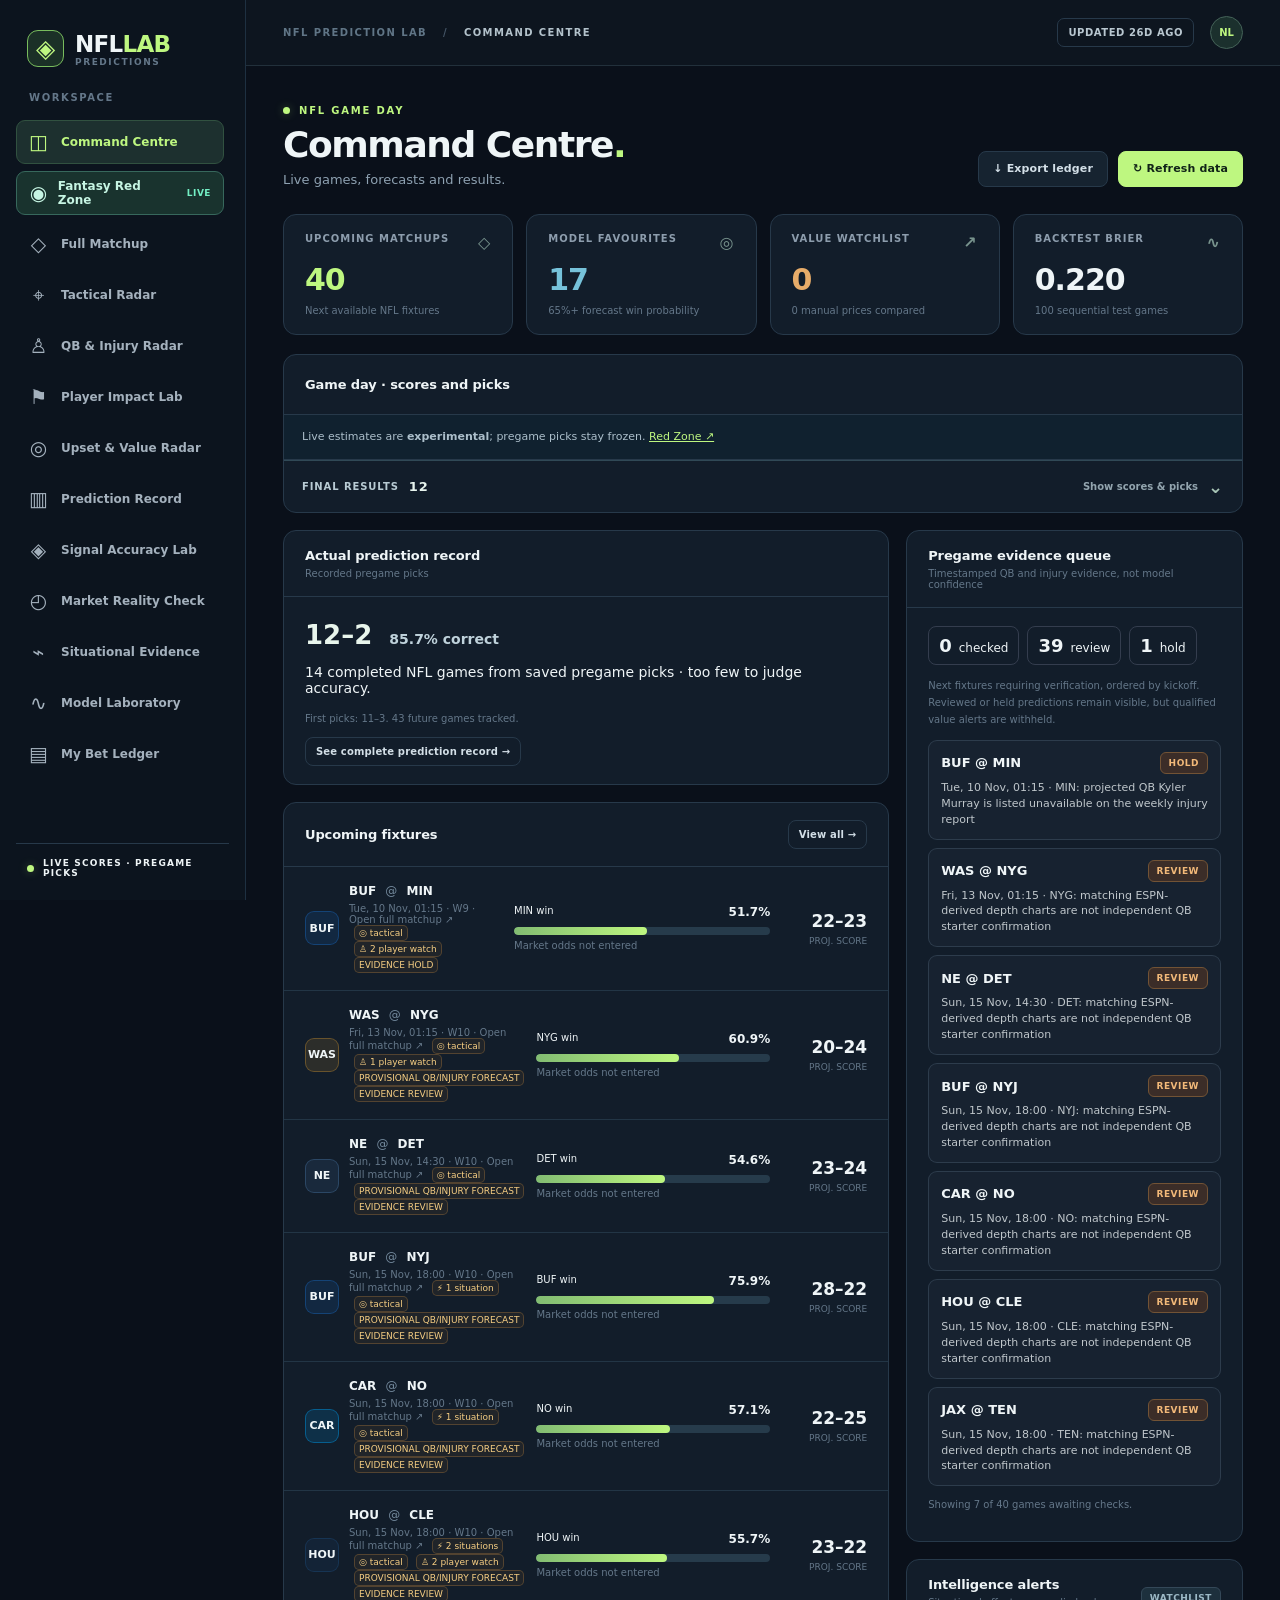
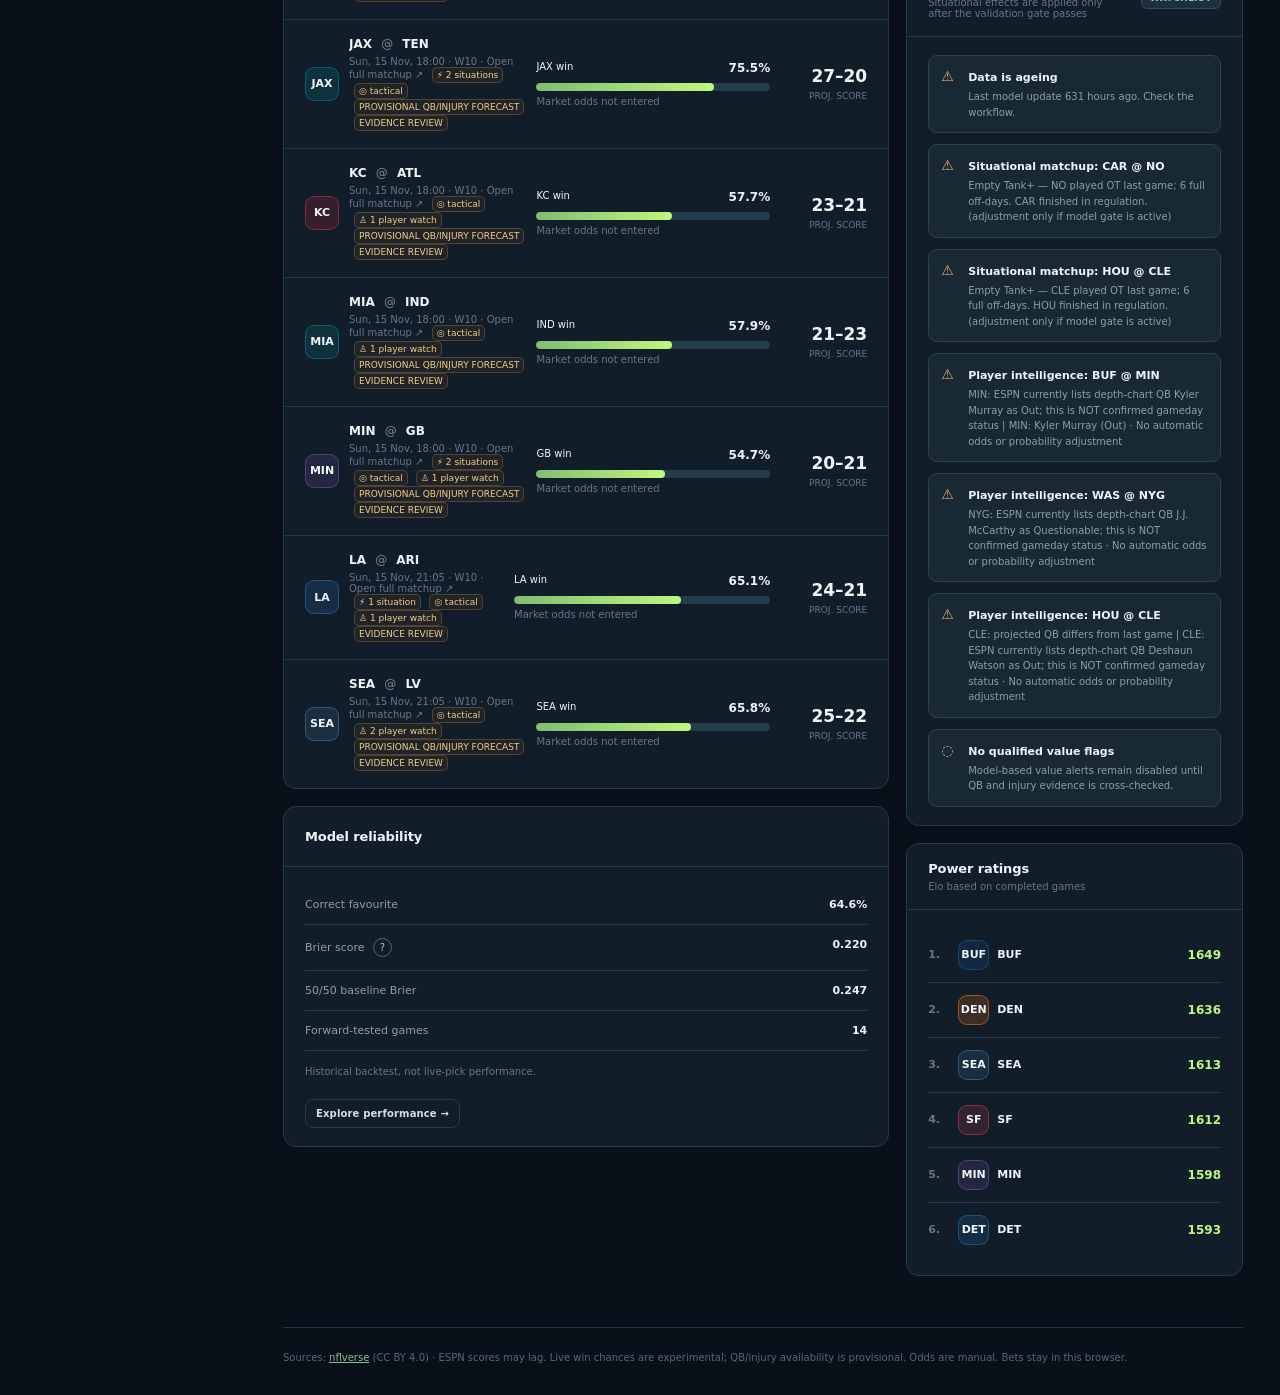
==== index.html @ ac18d048 "Style mobile single-number published-versus-joint research forecast selector" ====
<!doctype html>
<html lang="en">
<head>
  <meta charset="utf-8" />
  <meta name="viewport" content="width=device-width, initial-scale=1" />
  <meta name="theme-color" content="#0a101a" />
  <meta name="description" content="NFL Prediction Lab: transparent, evidence-led game forecasts, value comparisons and independent model tracking." />
  <title>NFL Prediction Lab — Command Centre</title>
  <link rel="icon" href="assets/favicon.svg" type="image/svg+xml" />
  <link rel="stylesheet" href="assets/styles.css?v=3-12-0-model-toggle" />
  <link rel="stylesheet" href="assets/full-matchup.css" />
  <link rel="stylesheet" href="assets/live-win-model.css?v=2-final-result" />
</head>
<body>
  <div class="shell">
    <aside class="sidebar">
      <div class="brand"><span class="brand-mark">◈</span><div><strong>NFL<span class="brand-accent">LAB</span></strong><small>PREDICTIONS</small></div><button id="sideClose" class="sidebar-close" type="button" aria-label="Close navigation">×</button></div>
      <div class="side-label">WORKSPACE</div>
      <nav id="nav" aria-label="Dashboard navigation" tabindex="0">
        <button class="nav-link active" data-tab="overview"><span>◫</span> Command Centre</button>
        <a class="nav-link nav-redzone" href="./redzone.html"><span aria-hidden="true">◉</span> Fantasy Red Zone <small class="nav-live-tag">LIVE</small></a>
        <button class="nav-link" data-tab="matchups"><span>◇</span> Full Matchup</button>
        <button class="nav-link" data-tab="tactics"><span>⌖</span> Tactical Radar</button>
        <button class="nav-link" data-tab="players"><span>♙</span> QB & Injury Radar</button>
        <button class="nav-link" data-tab="impact"><span>⚑</span> Player Impact Lab</button>
        <button class="nav-link" data-tab="radar"><span>◎</span> Upset & Value Radar</button>
        <button class="nav-link" data-tab="performance"><span>▥</span> Prediction Record</button>
        <button class="nav-link" data-tab="accuracy"><span>◈</span> Signal Accuracy Lab</button>
        <button class="nav-link" data-tab="audit"><span>◴</span> Market Reality Check</button>
        <button class="nav-link" data-tab="evidence"><span>⌁</span> Situational Evidence</button>
        <button class="nav-link" data-tab="models"><span>∿</span> Model Laboratory</button>
        <button class="nav-link" data-tab="bets"><span>▤</span> My Bet Ledger</button>
      </nav>
      <div class="sidebar-bottom"><span class="live-dot"></span><span>LIVE SCORES · PREGAME PICKS</span></div>
    </aside>
    <button class="nav-backdrop" id="navBackdrop" aria-label="Close navigation" type="button" hidden></button>
    <div class="workspace">
      <header class="topbar">
        <div class="topbar-left"><button id="mobileMenu" class="mobile-menu" type="button" aria-label="Open navigation" aria-expanded="false" aria-controls="nav">☰</button><div class="breadcrumb">NFL PREDICTION LAB <span>/</span> <strong id="breadcrumb">COMMAND CENTRE</strong></div></div>
        <div class="topbar-right"><span class="meta-chip" id="dataAge">AWAITING DATA</span><span class="avatar">NL</span></div>
      </header>
      <main class="main" id="content" tabindex="-1">
        <section class="hero">
          <div><div class="eyebrow"><span class="tiny-dot"></span> NFL GAME DAY</div><h1 id="pageTitle">Command Centre<span class="title-dot">.</span></h1><p id="pageIntro">Live games, forecasts and results.</p></div>
          <div class="hero-actions"><button class="btn btn-secondary" id="exportBtn">↓ Export ledger</button><button class="btn btn-primary" id="refreshBtn">↻ Refresh data</button></div>
        </section>
        <section id="appContent" aria-live="polite"></section>
        <footer>Sources: <a href="https://github.com/nflverse/nflverse-data" target="_blank" rel="noopener">nflverse</a> (CC BY 4.0) · ESPN scores may lag. Live win chances are experimental; QB/injury availability is provisional. Odds are manual. Bets stay in this browser.</footer>
      </main>
    </div>
  </div>
  <dialog id="gameDialog" class="game-dialog"><div id="dialogContent"></div></dialog>
  <dialog id="oddsDialog" class="small-dialog"><form method="dialog" id="oddsForm"><div id="oddsContent"></div></form></dialog>
  <div class="toast" id="toast" role="status" aria-live="polite"></div>
    <script src="assets/matchup-intelligence.js?v=1-9" defer></script>
  <script src="assets/live-win-model.js?v=1" defer></script>
  <script src="assets/live-win-ui.js?v=4-final-result" defer></script>
  <script src="assets/app.js?v=3-12-0-model-toggle" defer></script>
</body>
</html>
---- assets/styles.css ----
:root{--bg:#0a101a;--side:#0c141e;--panel:#121d2a;--panel2:#152231;--outline:#27394a;--muted:#8d9dad;--muted2:#647789;--white:#eff5f7;--lime:#bef780;--lime2:#78c882;--orange:#e7ac69;--red:#e78385;--blue:#76c2da;--radius:13px;color-scheme:dark}*{box-sizing:border-box}html{scroll-behavior:smooth}body{margin:0;background:var(--bg);color:var(--white);font-family:Inter,ui-sans-serif,system-ui,-apple-system,BlinkMacSystemFont,'Segoe UI',sans-serif;font-size:14px;font-weight:400}button,input,select{font:inherit}button{cursor:pointer}a{color:var(--lime)}a:hover{text-decoration:none}.shell{display:flex;min-height:100vh}.sidebar{width:246px;min-width:246px;display:flex;flex-direction:column;position:sticky;top:0;height:100vh;padding:30px 16px 22px;background:var(--side);border-right:1px solid #1e3041}.brand{display:flex;align-items:center;gap:11px;padding:0 11px 44px}.brand-mark{display:grid;place-items:center;width:37px;height:37px;border:1px solid #78bc5d;border-radius:11px;background:#1b3027;color:var(--lime);font-size:25px;line-height:1}.brand strong{display:block;font-size:23px;font-weight:850;letter-spacing:-.7px}.brand-accent{color:var(--lime)}.brand small{font-size:9px;font-weight:700;letter-spacing:1.55px;color:var(--muted2);display:block}.side-label{font-weight:750;color:var(--muted2);font-size:10px;letter-spacing:1.6px;margin:0 13px 16px}nav{display:flex;flex-direction:column;gap:7px}.nav-link{background:transparent;color:#a4b1bd;border:1px solid transparent;border-radius:9px;display:flex;align-items:center;gap:13px;min-height:44px;text-align:left;padding:0 12px;font-size:12px;font-weight:650;width:100%;transition:.15s}.nav-link span{font-size:20px;font-weight:400;width:19px;text-align:center}.nav-link:hover{background:#172737;color:#fff}.nav-link.active{background:#1d302f;border-color:#315140;color:var(--lime)}.sidebar-bottom{margin-top:auto;border-top:1px solid var(--outline);padding:22px 11px 0;display:grid;grid-template-columns:8px 1fr;gap:3px 8px;align-items:center;color:var(--white);font-size:9px;font-weight:800;letter-spacing:1.2px}.sidebar-bottom small{grid-column:2;color:var(--muted2);font-size:9px;letter-spacing:1px;font-weight:650}.live-dot,.tiny-dot{display:inline-block;width:7px;height:7px;background:var(--lime);border-radius:50%;box-shadow:0 0 10px #a1d56a55}.workspace{min-width:0;flex:1;display:flex;flex-direction:column}.topbar{height:66px;border-bottom:1px solid #22303b;display:flex;align-items:center;justify-content:space-between;padding:0 37px;background:#0d151f}.topbar-left,.topbar-right{display:flex;align-items:center;gap:16px}.breadcrumb{font-size:10px;letter-spacing:1.4px;font-weight:700;color:#607586}.breadcrumb span{margin:0 11px;color:#455667}.breadcrumb strong{color:#b3c2cb}.meta-chip{padding:8px 10px;border:1px solid var(--outline);border-radius:7px;color:#b9c7d0;font-size:10px;letter-spacing:.55px;font-weight:700}.avatar{display:grid;place-items:center;border:1px solid #446258;color:var(--lime);width:33px;height:33px;border-radius:50%;font-size:10px;font-weight:850;background:#1b302d}.main{max-width:1570px;padding:39px 37px 28px;width:100%;margin:0 auto}.hero{display:flex;gap:15px;justify-content:space-between;align-items:end;margin-bottom:27px}.eyebrow{color:var(--lime);font-size:10px;letter-spacing:1.8px;font-weight:800;display:flex;align-items:center;gap:9px;margin-bottom:9px}h1{font-size:36px;letter-spacing:-1.45px;line-height:1.1;margin:0 0 7px;font-weight:800}.title-dot{color:var(--lime)}.hero p{color:#8ea1b1;margin:0;font-size:13px}.hero-actions{display:flex;gap:10px}.btn{border-radius:8px;min-height:36px;padding:0 14px;font-size:11px;font-weight:800;letter-spacing:.15px;border:1px solid var(--outline);background:var(--panel);color:#d3dfe7}.btn:hover{filter:brightness(1.12)}.btn-primary{background:var(--lime);color:#112318;border:1px solid var(--lime)}.btn-secondary{background:#162330}.btn-ghost{background:transparent}.btn-sm{min-height:29px;padding:0 10px;font-size:10px}.mobile-menu{display:none;color:#fff;background:transparent;border:0;font-size:22px}.summary{display:grid;grid-template-columns:repeat(4,1fr);gap:13px;margin-bottom:19px}.metric{border:1px solid var(--outline);border-radius:var(--radius);padding:18px 21px;background:var(--panel);position:relative;min-height:115px}.metric-label{font-size:10px;font-weight:750;color:var(--muted);letter-spacing:1px;text-transform:uppercase;display:flex;justify-content:space-between;gap:8px}.metric-number{font-size:30px;letter-spacing:-1px;font-weight:780;margin-top:13px;font-variant-numeric:tabular-nums;line-height:1}.metric-sub{font-size:10px;margin-top:10px;color:var(--muted2)}.metric-ico{color:#78938d;font-size:16px}.metric-lime{color:var(--lime)}.metric-blue{color:var(--blue)}.metric-orange{color:var(--orange)}.grid-main{display:grid;grid-template-columns:minmax(0,1.8fr) minmax(280px,1fr);gap:17px}.panel{border:1px solid var(--outline);background:var(--panel);border-radius:var(--radius);margin-bottom:17px;overflow:hidden}.panel-head{padding:17px 21px;border-bottom:1px solid var(--outline);display:flex;align-items:center;justify-content:space-between;gap:12px;min-height:60px}.panel-title{font-weight:800;font-size:13px;letter-spacing:-.12px}.panel-sub{color:var(--muted2);font-size:10px;margin-top:5px}.panel-body{padding:18px 21px}.panel-note{font-size:10px;color:var(--muted2);line-height:1.55}.tag{display:inline-flex;align-items:center;gap:6px;border:1px solid #344858;background:#1d303d;color:#9cb9c6;border-radius:6px;font-size:9px;font-weight:800;letter-spacing:.5px;padding:5px 8px;white-space:nowrap}.tag-lime{border-color:#3d6342;background:#1d3c31;color:var(--lime)}.tag-warn{border-color:#725335;background:#3b2d28;color:#f2b979}.tag-red{border-color:#6c3f40;background:#402c31;color:#ff9b9b}.game-row{display:grid;grid-template-columns:1fr 1.3fr 85px;gap:12px;align-items:center;padding:17px 21px;border-bottom:1px solid #223545;cursor:pointer;transition:.14s}.game-row:hover{background:#1b2d3a}.game-row:last-child{border-bottom:0}.game-teams{display:flex;align-items:center;gap:10px;min-width:0}.team-bubble{display:grid;place-items:center;min-width:34px;height:34px;border:1px solid #405669;border-radius:9px;font-size:11px;font-weight:850;color:var(--white);background:#1f3546}.team-line{font-weight:760;font-size:12px;white-space:nowrap;overflow:hidden;text-overflow:ellipsis}.game-meta{font-size:10px;color:var(--muted2);margin-top:5px}.versus{color:#73899c;font-weight:500;margin:0 5px}.prob-head{display:flex;justify-content:space-between;gap:9px;font-size:10px;margin-bottom:8px;font-variant-numeric:tabular-nums}.prob-head b{font-size:12px}.prob-track{height:8px;border-radius:10px;background:#263b4b;overflow:hidden;display:flex}.prob-fill{height:100%;background:linear-gradient(90deg,#82bc72,var(--lime));border-radius:10px}.prob-away{color:var(--muted2)}.game-proj{text-align:right}.game-proj strong{font-variant-numeric:tabular-nums;display:block;font-size:17px}.game-proj small{display:block;font-size:9px;color:var(--muted2);margin-top:5px}.empty{padding:42px 26px;text-align:center}.empty-symbol{font-size:32px;color:var(--lime);opacity:.8}.empty h3{margin:14px 0 7px;font-size:17px}.empty p{color:var(--muted);max-width:460px;margin:0 auto;line-height:1.6;font-size:12px}.right-stack{display:flex;flex-direction:column}.alert-list{display:flex;flex-direction:column;gap:11px}.alert{display:flex;gap:10px;border:1px solid #2f424c;background:#192934;border-radius:9px;padding:12px}.alert-icon{font-size:14px;color:var(--orange);min-width:17px}.alert strong{font-size:11px}.alert p{margin:5px 0 0;font-size:10px;line-height:1.55;color:var(--muted)}.stat-pair{display:flex;justify-content:space-between;padding:13px 0;border-bottom:1px solid #2b3b4a;font-size:11px;color:var(--muted)}.stat-pair:last-child{border:0}.stat-pair strong{color:var(--white);font-variant-numeric:tabular-nums}.stat-pair .good{color:var(--lime)}.section-space{margin-top:20px}.tabs-filter{display:flex;gap:8px;flex-wrap:wrap}.seg{border:1px solid #2b3e50;background:#172735;color:var(--muted);font-size:10px;font-weight:750;padding:8px 10px;border-radius:7px}.seg.active{color:#0c2218;background:var(--lime);border-color:var(--lime)}.rank-item{display:grid;grid-template-columns:20px 1fr 75px;gap:10px;align-items:center;padding:12px 0;border-bottom:1px solid #2b3b4a}.rank-item:last-child{border-bottom:0}.rank-item .pos{color:var(--muted2);font-weight:800;font-size:11px}.rank-item .name{font-size:11px;font-weight:700}.rank-item .rating{text-align:right;font-size:12px;color:var(--lime);font-weight:850}.col-stack{display:grid;gap:17px}.full-panel{margin-bottom:18px}.data-banner{border:1px solid #6a5235;background:linear-gradient(120deg,#302b25,#1e252c);border-radius:10px;padding:16px 17px;margin-bottom:20px;display:flex;justify-content:space-between;align-items:center;gap:15px}.data-banner strong{display:block;color:#f0c68a;font-size:12px}.data-banner p{font-size:11px;line-height:1.45;margin:5px 0 0;color:#c6bcb0}.data-banner a{color:#f0c68a}.note-box{padding:13px 15px;border:1px dashed #35495b;border-radius:9px;background:#152533;color:var(--muted);font-size:11px;line-height:1.6}.value-row{display:grid;grid-template-columns:1.3fr 85px 85px 85px 130px;gap:12px;align-items:center;padding:15px 21px;border-bottom:1px solid var(--outline)}.value-row:last-child{border:0}.value-row>div>strong{display:block;font-size:12px}.value-row small{font-size:10px;color:var(--muted)}.value-head{font-size:9px;color:var(--muted2);font-weight:800;text-transform:uppercase}.value-col{font-variant-numeric:tabular-nums;font-size:12px}.value-highlight{font-weight:850;color:var(--lime)}.value-danger{color:var(--red)}.p-bars{display:flex;align-items:end;justify-content:space-between;gap:9px;height:150px;padding:15px 2px 8px;border-bottom:1px solid #52606b}.p-bar{display:flex;flex:1;height:100%;align-items:end;justify-content:center;position:relative;max-width:74px}.p-bar .bar{background:linear-gradient(0deg,#377f73,#a2d979);width:70%;min-height:2px;border-radius:4px 4px 0 0}.p-bar label{position:absolute;top:100%;left:50%;transform:translateX(-50%);white-space:nowrap;font-size:9px;color:var(--muted2);padding-top:8px}.p-bar .bar-caption{position:absolute;bottom:calc(var(--val) + 6px);font-size:9px;color:#c5d9da}.p-chart-space{height:25px}.table-wrap{overflow:auto}.data-table{border-collapse:collapse;width:100%;min-width:620px}.data-table th{text-align:left;padding:13px 17px;border-bottom:1px solid var(--outline);font-size:10px;letter-spacing:.6px;color:var(--muted2);font-weight:800;text-transform:uppercase}.data-table td{border-bottom:1px solid #233648;padding:13px 17px;font-size:11px}.data-table tr:last-child td{border-bottom:0}.data-table td.num{font-variant-numeric:tabular-nums;font-weight:750}.positive{color:var(--lime)}.negative{color:var(--red)}.muted{color:var(--muted)}.tiny{font-size:10px;color:var(--muted2)}.field-label{display:block;color:var(--muted);font-size:10px;letter-spacing:.7px;font-weight:800;margin-bottom:7px;text-transform:uppercase}.input,.select{background:#0f1c2a;border:1px solid #385065;border-radius:8px;color:#f2f8f5;padding:10px 11px;outline:none;width:100%;font-size:12px;min-height:37px}.input:focus,.select:focus{border-color:var(--lime)}.form-row{display:grid;grid-template-columns:repeat(2,1fr);gap:13px;margin-bottom:12px}.form-row.three{grid-template-columns:repeat(3,1fr)}.instruction{color:var(--muted);font-size:11px;line-height:1.5}.lab-card{background:#172838;border:1px solid #2c4252;border-radius:10px;padding:18px}.lab-card h3{margin:0 0 8px;font-size:12px}.lab-card p{margin:0;color:var(--muted);font-size:11px;line-height:1.65}.lab-grid{display:grid;grid-template-columns:repeat(3,1fr);gap:12px}.status-dot{display:inline-block;width:7px;height:7px;border-radius:100%;background:var(--muted2);margin-right:6px}.status-dot.on{background:var(--lime)}.status-dot.off{background:var(--orange)}.search-row{display:flex;justify-content:space-between;gap:11px;align-items:center;padding:0 0 14px;flex-wrap:wrap}.search-row input{width:min(280px,100%)}.dialog-header{padding:22px 25px 18px;border-bottom:1px solid var(--outline);display:flex;justify-content:space-between;align-items:flex-start;gap:15px}.dialog-content{padding:22px 25px 25px}.game-dialog,.small-dialog{background:#101d2b;border:1px solid #3c5161;border-radius:16px;color:var(--white);max-width:min(760px,calc(100vw - 28px));width:760px;max-height:88vh;padding:0;box-shadow:0 24px 100px #0009;overflow:auto}.small-dialog{width:470px}.game-dialog::backdrop,.small-dialog::backdrop{background:#03070bcc;backdrop-filter:blur(5px)}.modal-title{font-size:23px;letter-spacing:-.7px;margin:5px 0 6px}.modal-sub{color:var(--muted);font-size:11px}.close{font-size:21px;color:var(--muted);border:1px solid var(--outline);background:transparent;border-radius:8px;height:32px;width:32px}.detail-prob{display:grid;grid-template-columns:1fr 1fr 1fr;gap:12px;margin-bottom:17px}.detail-stat{text-align:center;background:#172938;padding:16px 10px;border-radius:10px;border:1px solid #2d4354}.detail-stat b{display:block;font-size:22px;font-variant-numeric:tabular-nums}.detail-stat span{font-size:9px;color:var(--muted);display:block;margin-top:8px;text-transform:uppercase;letter-spacing:.8px}.mini-title{font-size:11px;letter-spacing:.6px;font-weight:850;margin:0 0 12px}.scenarios{display:grid;gap:10px}.scenario{border-left:2px solid #87bb78;padding:6px 12px;background:#172836}.scenario strong{font-size:11px}.scenario p{font-size:11px;line-height:1.6;color:var(--muted);margin:6px 0 0}.pill-action{font-size:10px;color:var(--lime);font-weight:800;background:transparent;border:0;padding:4px}.source-meta{color:var(--muted2);font-size:10px;line-height:1.7}footer{color:#546879;font-size:10px;line-height:1.9;margin-top:34px;border-top:1px solid #233342;padding-top:20px}footer a{color:#92bd94}.toast{position:fixed;right:25px;bottom:25px;background:#2c4b3a;color:#e6f8e3;border:1px solid #567b55;padding:13px 17px;border-radius:10px;font-size:12px;z-index:20;opacity:0;transform:translateY(10px);pointer-events:none;transition:.25s}.toast.show{opacity:1;transform:translateY(0)}.loading{padding:100px 10px;text-align:center;color:var(--muted)}.loading span{font-size:28px;color:var(--lime)}.banner-plain{margin-bottom:18px;padding:13px 17px;border:1px solid #34465a;border-radius:9px;background:#182839;color:#acc4d3;font-size:11px;line-height:1.6}.inline-cta{display:flex;gap:9px;margin-top:13px;flex-wrap:wrap}.help-line{font-size:10px;color:var(--muted);margin-top:8px}.data-item{padding:12px 0;border-bottom:1px solid var(--outline)}.data-item:last-child{border:0}.data-item b{font-size:11px;display:block}.data-item p{font-size:10px;line-height:1.5;color:var(--muted);margin:5px 0 0}.model-readout{font-variant-numeric:tabular-nums;color:var(--lime);font-size:20px;font-weight:780}.divider{height:1px;background:var(--outline);margin:18px 0}.info-icon{display:inline-grid;place-items:center;width:19px;height:19px;border-radius:50%;border:1px solid #4d6673;color:#a6bcc6;font-size:10px;margin-left:5px;cursor:help}.ledger-head{display:flex;gap:12px;align-items:center;justify-content:space-between;flex-wrap:wrap;margin-bottom:17px}.win{color:var(--lime)}.loss{color:var(--red)}
@media(max-width:1120px){.sidebar{width:210px;min-width:210px}.main{padding:28px 22px}.topbar{padding:0 22px}.grid-main{grid-template-columns:1.35fr 1fr}.summary{grid-template-columns:repeat(2,1fr)}.game-row{grid-template-columns:1.2fr 1fr 60px}.value-row{grid-template-columns:1.3fr repeat(3,70px) 110px}}
@media(max-width:820px){.sidebar{position:fixed;z-index:15;transform:translateX(-105%);transition:transform .2s;box-shadow:10px 0 40px #0006}.sidebar.open{transform:translateX(0)}.mobile-menu{display:block}.topbar{height:58px}.main{padding:26px 17px}.grid-main{grid-template-columns:1fr}.summary{grid-template-columns:repeat(2,1fr)}.hero{align-items:flex-start}.hero-actions{margin-top:6px}h1{font-size:30px}.lab-grid{grid-template-columns:1fr 1fr}.value-row{grid-template-columns:1.2fr 70px 70px 70px 100px;min-width:650px}}
@media(max-width:520px){.hero{display:block}.hero-actions{margin-top:19px}.summary{gap:9px}.metric{padding:15px;min-height:102px}.metric-number{font-size:25px}.metric-label{font-size:9px}.topbar .breadcrumb{font-size:9px;letter-spacing:.7px}.topbar .breadcrumb span{margin:0 5px}.meta-chip{font-size:8px;padding:6px}.avatar{display:none}.game-row{grid-template-columns:minmax(0,1fr) 1fr;gap:10px;padding:14px}.game-proj{display:none}.game-teams{gap:7px}.team-line{font-size:11px}.team-bubble{min-width:26px;height:28px;font-size:9px}.prob-head{font-size:9px}.panel-head{padding:14px 15px}.panel-body{padding:15px}.lab-grid{grid-template-columns:1fr}.detail-prob{gap:7px}.detail-stat b{font-size:17px}.dialog-header{padding:19px 16px}.dialog-content{padding:17px}.form-row.three{grid-template-columns:1fr 1fr}.metric-sub{font-size:9px}}
.rank-item .name{display:flex;align-items:center;gap:8px;min-width:0}
.rank-item .team-bubble{width:31px;min-width:31px;height:30px;flex:none}
.rank-item .name>span:last-child{margin-left:0!important}

/* Situational Matchup Intelligence */
.situation-badge{display:inline-block;margin-left:5px;color:#f6ce83;background:#6b4f2628;border:1px solid #82613785;border-radius:5px;padding:2px 4px;font-size:9px;white-space:nowrap}
.situational-summary{display:grid;grid-template-columns:1fr 1fr;gap:10px;margin:8px 0 15px}.situational-summary .data-item{background:#192e39;padding:12px;border:1px solid #304654;border-radius:8px}.signal-list{display:grid;gap:9px;margin-bottom:12px}.signal-card{background:#352b23;border-left:3px solid #e3b66c;border-radius:7px;padding:11px 14px}.signal-card .signal-label{font-size:11px;font-weight:850;color:#f0ca85}.signal-card .signal-side{margin-left:10px;font-size:10px;color:#cdb79b}.signal-card p{margin:7px 0 0;color:#d5c6b2;font-size:11px;line-height:1.5}.signal-radar-item{border-bottom:1px solid var(--outline);padding:15px 19px;cursor:pointer}.signal-radar-item:focus,.signal-radar-item:hover{background:#263849}.signal-radar-top{display:flex;align-items:center;justify-content:space-between;gap:10px}.signal-radar-top strong{font-size:12px}.signal-radar-list{display:flex;gap:5px;flex-wrap:wrap;margin-top:9px}.signal-radar-list span{font-size:9px;color:#f3ce8a;padding:5px 7px;background:#62492e44;border:1px solid #88644566;border-radius:5px}.signal-radar-item p{margin:8px 0 0;color:var(--muted);font-size:10px}@media(max-width:520px){.situational-summary{grid-template-columns:1fr}}

/* Research-gated situational overlay */
.model-adjustment{border:1px solid #3e5964;background:#132c36;border-radius:8px;padding:12px 14px;margin:0 0 13px}.model-adjustment strong{font-size:11px;color:#a7ddc3}.model-adjustment p{font-size:11px;color:#aec2c9;line-height:1.6;margin:6px 0 0}.validation-head{display:flex;align-items:center;justify-content:space-between;gap:18px;margin-bottom:16px}.validation-head strong{font-size:13px}.validation-head p{color:var(--muted);font-size:11px;line-height:1.5;margin:5px 0}.effects-details{margin-top:15px;padding:12px;border:1px solid #324c5d;border-radius:9px}.effects-details summary{cursor:pointer;font-size:12px;font-weight:700}.effects-grid{margin-top:12px}.effects-grid .stat-pair span{font-size:11px}.effects-grid .stat-pair small{color:var(--muted2)}@media(max-width:520px){.validation-head{align-items:flex-start;flex-direction:column}}

/* v1.3 team-level tactical mismatch intelligence */
.tactical-summary{display:grid;grid-template-columns:1fr 1fr;gap:13px;margin-bottom:12px}.tactical-summary .data-item{background:#152b35;border:1px solid #335565;padding:13px;border-radius:9px}.tactical-summary .data-item p{line-height:1.8}.tactical-grid{display:grid;grid-template-columns:1fr 1fr;gap:9px;margin:12px 0}.tactical-factor{background:#1e2e3e;border:1px solid #34475a;border-radius:9px;padding:12px;display:flex;flex-direction:column;gap:5px}.tactical-factor b{font-size:11px}.tactical-factor strong{font-size:13px}.tactical-factor small{font-size:10px;color:#9bafbf}@media(max-width:520px){.tactical-summary,.tactical-grid{grid-template-columns:1fr}}

/* v1.4 — QB and injury board */
.qb-matchup{display:grid;grid-template-columns:1fr 1fr;gap:12px;margin:12px 0}
.qb-team,.injury-team{background:#192b3a;border:1px solid #344c5e;border-radius:11px;padding:15px;min-width:0}
.qb-team h3{font-size:18px;margin:12px 0 4px;letter-spacing:-.4px}
.qb-team-head{display:flex;align-items:center;justify-content:space-between;gap:10px;font-size:11px;flex-wrap:wrap}
.qb-stat-grid{display:grid;grid-template-columns:repeat(2,minmax(0,1fr));gap:8px;margin-top:14px}
.qb-stat-grid>div{background:#102434;border-radius:7px;border:1px solid #304b59;padding:10px;min-width:0}
.qb-stat-grid small{display:block;color:#8fa8ba;font-size:9px;margin-bottom:7px}.qb-stat-grid b{font-size:15px;color:#b7df9d;font-variant-numeric:tabular-nums}
.qb-board-line{display:flex;align-items:center;gap:20px;margin-top:9px;flex-wrap:wrap;color:#a5becd;font-size:11px}
.player-flag-list{display:grid;gap:8px}.injury-row{display:flex;gap:9px;justify-content:space-between;align-items:start;border-bottom:1px solid #344655;padding:13px 0}
.injury-row:last-child{border-bottom:0}.injury-row b{font-size:11px}.injury-row small{display:block;margin-top:5px;color:#9aaebe;font-size:10px;line-height:1.45}.status-pill{white-space:nowrap;padding:5px 7px;border:1px solid #6c5d36;background:#493a2b;border-radius:6px;font-size:9px;color:#f5c680;font-weight:800}.status-pill.status-out{background:#4f2e32;color:#ffafb3;border-color:#9a444d}
@media(max-width:600px){.qb-matchup{grid-template-columns:1fr}}

/* v1.5 — Player Impact Lab, feature eligibility and evidence panels */
.impact-board{display:grid;gap:0}.impact-game{display:grid;grid-template-columns:minmax(0,1.3fr) minmax(0,1fr) 18px;gap:14px;align-items:center;padding:16px 18px;border-bottom:1px solid var(--outline);cursor:pointer;transition:background .15s}.impact-game:hover,.impact-game:focus-visible{background:#203648;outline-color:var(--lime)}.impact-game:last-child{border-bottom:0}.impact-game strong{display:block;font-size:12px}.impact-game small{display:block;color:var(--muted);margin-top:6px;font-size:10px;line-height:1.55}.impact-game .tag{font-size:9px}.impact-chevron{color:var(--lime);font-size:17px}.impact-stat-grid{display:grid;grid-template-columns:repeat(2,minmax(0,1fr));gap:10px;margin:12px 0}.impact-side{background:#182c39;border:1px solid #33505e;border-radius:9px;padding:13px;display:grid;gap:7px}.impact-side b{font-size:11px;color:#d6e4ec}.impact-side span{font-size:10px;color:#9bb4c2;line-height:1.45}@media(max-width:600px){.impact-stat-grid{grid-template-columns:1fr}.impact-game{grid-template-columns:1fr 1fr 14px;gap:7px;padding:13px}.impact-game strong{font-size:11px}.impact-game .tag{font-size:8px}}

/* v1.6 — source-audited closing-market comparison */
.audit-status{display:flex;flex-wrap:wrap;gap:12px;align-items:center;margin-bottom:18px;color:#aec1d1;font-size:11px}
.audit-score-chart{display:grid;gap:20px;margin:3px 0 20px}.audit-score-line{display:grid;gap:7px}.audit-score-title{display:flex;justify-content:space-between;gap:10px;color:#e4eef2;font-size:13px}.audit-score-title span{font-variant-numeric:tabular-nums;font-weight:800}.audit-score-line small{color:#8ea8b9;font-size:10px}.audit-score-track{background:#0f2331;border:1px solid #334959;border-radius:10px;height:17px;overflow:hidden}.audit-score-fill{height:100%;border-radius:10px;background:#aad38f}.audit-score-fill.market{background:#55a4c7}

/* Model registry: evidence-based, responsive model cards and category filters */
.model-registry-summary{display:flex;align-items:center;justify-content:space-between;gap:12px;flex-wrap:wrap;margin:0 0 17px;padding:0 0 14px;border-bottom:1px solid var(--outline)}
.model-registry-summary strong{font-size:15px;color:var(--text)}
.model-registry-summary span{font-size:11px;color:var(--muted);line-height:1.6}
.model-registry-controls{display:flex;gap:8px;flex-wrap:wrap;margin:0 0 17px}
.model-filter{border:1px solid #35495b;border-radius:8px;color:#b3c5d4;background:#172736;padding:9px 11px;font:inherit;font-size:11px;font-weight:700;cursor:pointer;transition:background .15s,border-color .15s}
.model-filter span{opacity:.65;margin-left:5px;font-variant-numeric:tabular-nums}
.model-filter:hover,.model-filter:focus-visible{background:#254055;border-color:#6287a0;outline-offset:2px}
.model-filter.selected{background:#244a46;border-color:#588e72;color:#c8efac}
.model-registry-card{display:flex;flex-direction:column;gap:8px;min-height:172px;min-width:0}
.model-registry-card h3{margin:0;font-size:14px;line-height:1.4}
.model-registry-card p{font-size:12px;line-height:1.6}
.model-registry-card .model-registry-kicker{margin-bottom:0;color:var(--muted)}
.model-registry-card .model-registry-proof{margin-top:auto;border-top:1px solid #314454;padding-top:10px;color:#a7c7d0;font-size:11px}
@media(max-width:600px){.model-registry-summary{align-items:flex-start}.model-registry-controls{gap:6px}.model-filter{font-size:11px;padding:8px 10px}.model-registry-card{min-height:0}}


/* v1.8: full-width, linkable matchup analysis; works without modal scrolling */
.matchup-page{max-width:1300px;margin:0 auto 28px}
.matchup-actions{display:flex;gap:9px;flex-wrap:wrap;margin:0 0 17px}
.matchup-hero{border:1px solid #385667;background:linear-gradient(135deg,#193341,#111e30);border-radius:15px;padding:22px;margin:0 0 15px}
.matchup-hero h2{font-size:clamp(19px,3vw,31px);line-height:1.3;margin:10px 0 22px;overflow-wrap:anywhere}
.matchup-headline-grid{display:grid;grid-template-columns:1fr 1.25fr 1fr;text-align:center;gap:10px;margin:15px 0}
.matchup-headline-grid>div{display:flex;align-items:center;flex-direction:column;gap:5px;min-width:0}
.matchup-headline-grid strong{font-size:clamp(21px,3vw,39px);color:#e9f6f1;font-variant-numeric:tabular-nums;white-space:nowrap}
.matchup-headline-grid small,.matchup-small{color:#a2bac6;font-size:10px;line-height:1.5}
.matchup-small{font-weight:700;letter-spacing:1px}
.matchup-prob-track{height:11px;border-radius:15px;background:#324b5d;overflow:hidden}
.matchup-prob-track>div{height:100%;background:#9ad47e}
.matchup-provenance{color:#a9c0c8;font-size:11px;line-height:1.6;margin:15px 0 0}
.matchup-detail-grid{display:grid;grid-template-columns:repeat(2,minmax(0,1fr));gap:12px}
.matchup-panel{padding:18px;border:1px solid #354b5a;border-radius:13px;background:#142536;min-width:0;overflow:hidden}
.matchup-wide{grid-column:1/-1}
.matchup-panel h3{font-size:16px;margin:0 0 9px;line-height:1.35}
.matchup-panel .source-meta{line-height:1.65}
.matchup-sub{color:#9fb5c2;font-size:11px;line-height:1.5;margin:0 0 13px}
.matchup-pagination{display:flex;justify-content:space-between;gap:10px;flex-wrap:wrap;margin:20px 0}
.matchup-page .fm-report{margin-top:0}
.matchup-page .scenarios{max-width:100%}
@media(max-width:670px){
 .matchup-hero{padding:14px}
 .matchup-actions{display:grid;grid-template-columns:1fr 1fr}
 .matchup-actions .btn:first-child{grid-column:1/-1}
 .matchup-actions .btn{white-space:normal;text-align:center}
 .matchup-headline-grid{gap:5px}
 .matchup-headline-grid strong{font-size:20px}
 .matchup-headline-grid small{font-size:9px}
 .matchup-detail-grid{grid-template-columns:minmax(0,1fr)}
 .matchup-panel{padding:12px}
 .matchup-pagination .btn{flex:1;min-width:0;white-space:normal}
}


/* v1.9: explainable matchup evidence; categorical descriptions, never ad hoc win adjustments */
.intel-section{background:linear-gradient(150deg,#142b37,#122032);border:1px solid #497181;border-radius:15px;padding:20px;margin:0 0 17px;color:#e9f5f5}
.intel-title{display:flex;align-items:flex-start;justify-content:space-between;gap:14px;flex-wrap:wrap;margin:0 0 14px}
.intel-title h3{font-size:22px;letter-spacing:-.5px;margin:6px 0 6px}
.intel-title p,.intel-evidence-caption{font-size:11px;color:#a9c4cc;line-height:1.65;margin:4px 0}
.intel-summary-strip{display:grid;grid-template-columns:1fr 1.2fr 1fr;gap:9px;margin:13px 0}
.intel-summary-strip>div{border-radius:10px;padding:12px;background:#1e394a;border:1px solid #41606d;display:flex;flex-direction:column;gap:5px}
.intel-summary-strip small{color:#a5bdc7;font-size:9px;letter-spacing:.8px}
.intel-summary-strip b{font-size:17px;color:#e7f6dc}
.intel-summary-strip span{font-size:10px;color:#bbced6}
.intel-cases{display:grid;grid-template-columns:repeat(2,minmax(0,1fr));gap:11px}
.intel-argument{background:#16293a;border:1px solid #385567;border-radius:10px;padding:14px;min-width:0}
.intel-argument h4{font-size:14px;margin:0 0 9px}
.intel-argument ol{padding-left:19px;margin:0}
.intel-argument li{font-size:11px;line-height:1.5;margin-bottom:12px}
.intel-argument li:last-child{margin-bottom:0}
.intel-argument li strong{font-size:12px;color:#e2efd9}
.intel-argument li p{font-size:11px;color:#c3d7de;margin:4px 0}
.intel-argument li small{display:block;font-size:10px;color:#92b2c0;line-height:1.5}
.intel-takeaway{background:#213b43;border-left:3px solid #99c8a5;border-radius:6px;padding:13px;color:#d9ece7;font-size:12px;line-height:1.6;margin:12px 0}
.intel-subsection{margin:18px 0 0}
.intel-subsection h4{margin:0 0 10px;font-size:14px}
.intel-subtle{font-size:10px;color:#9bb5c4;font-weight:400;margin-left:6px}
.intel-factor-grid{display:grid;grid-template-columns:repeat(2,minmax(0,1fr));gap:8px}
.intel-factor{background:#172c3e;border:1px solid #365061;border-radius:9px;padding:12px;min-width:0}
.intel-factor-heading{display:flex;align-items:center;justify-content:space-between;gap:8px;flex-wrap:wrap}
.intel-factor-heading strong{font-size:11px}
.intel-factor p{font-size:11px;line-height:1.65;color:#d6e8e5;margin:8px 0}
.intel-factor-meta{font-size:10px;color:#95b1c0;line-height:1.6}
.intel-availability-grid,.intel-qb-grid{display:grid;grid-template-columns:repeat(2,minmax(0,1fr));gap:9px}
.intel-availability,.intel-qb{background:#172d3d;border:1px solid #395363;border-radius:9px;padding:12px;min-width:0}
.intel-availability header{display:flex;align-items:center;gap:7px;justify-content:space-between;flex-wrap:wrap;font-size:12px}
.intel-availability-counts{display:grid;grid-template-columns:repeat(3,minmax(0,1fr));gap:5px;margin:12px 0}
.intel-availability-counts>div{background:#203e4c;border-radius:7px;padding:8px 5px;display:flex;flex-direction:column;gap:5px}
.intel-availability-counts b{font-size:20px;color:#f0f4ed}
.intel-availability-counts span{font-size:9px;color:#b7ced7;line-height:1.35}
.intel-availability ul{list-style:none;margin:0;padding:0}
.intel-availability li{display:flex;align-items:flex-start;flex-direction:column;border-bottom:1px solid #355060;gap:3px;padding:6px 0}
.intel-availability li b{font-size:11px}
.intel-availability li span{font-size:10px;color:#c2d3d9}
.intel-qb{display:flex;flex-direction:column;gap:6px}
.intel-qb strong{font-size:12px}
.intel-qb span{font-size:11px;line-height:1.5;color:#b9cfdd}
.intel-coverage{display:flex;gap:7px;flex-wrap:wrap}
.intel-coverage span{font-size:10px;padding:6px 9px;border-radius:7px;background:#253a49;border:1px solid #466274}
.intel-coverage .intel-coverage-on{color:#d7eecb}
.intel-coverage .intel-coverage-off{color:#e7bb98}
.intel-upset-hint{color:#cdecc3!important;max-width:360px;white-space:normal;line-height:1.5}
@media(max-width:700px){
 .intel-section{padding:12px}
 .intel-title h3{font-size:20px}
 .intel-cases,.intel-factor-grid,.intel-availability-grid,.intel-qb-grid{grid-template-columns:minmax(0,1fr)}
 .intel-summary-strip{gap:5px}
 .intel-summary-strip>div{padding:9px 6px}
 .intel-summary-strip b{font-size:14px}
 .intel-summary-strip small{font-size:8px}
 .intel-subtle{display:block;margin:3px 0}
}

.accuracy-title{padding:18px;background:#172b3c;border:1px solid #4d6775;border-radius:12px;margin-bottom:16px}.accuracy-title h2{font-size:20px;margin:0 0 7px}.accuracy-title p,.accuracy-notes{font-size:11px;line-height:1.7;color:#b3c6d2}.accuracy-notes{padding-left:20px}.accuracy-title p{margin:0 0 10px}

/* v2.2 original versus injury-aware and revised picks */
.personnel-panel{background:#172d3b;border:1px solid #526877}.revision-numbers{display:grid;grid-template-columns:repeat(3,minmax(0,1fr));gap:8px;margin:12px 0}.revision-numbers>div{padding:12px;background:#203849;border:1px solid #415c6b;border-radius:9px;display:flex;flex-direction:column;gap:7px}.revision-numbers small{font-size:9px;line-height:1.5;color:#b1c4cf}.revision-numbers strong{font-size:22px;color:#f1f4e8}.revision-numbers span{font-size:10px;color:#b5c7d4}.personnel-flag{border-left:3px solid #b5cf82;border-radius:6px;padding:12px;background:#1d3340;margin:8px 0}.personnel-flag p{font-size:11px;line-height:1.6;color:#bbced5;margin:5px 0}@media(max-width:700px){.revision-numbers{gap:5px}.revision-numbers>div{padding:8px}.revision-numbers strong{font-size:16px}.revision-numbers small{font-size:8px}}

/* v2.4: transparent grading of archived actual pregame predictions */
.revision-results td{vertical-align:top;line-height:1.55}.revision-results td small{display:block;color:#a9c0d1;font-size:10px;margin-top:5px;line-height:1.6}.revision-results td strong{display:block;white-space:nowrap}.revision-results .negative{color:#efac92}.revision-results .positive{color:#adeda7}

/* v2.5 empirical QB replacement and availability provenance */
.qb-replace-panel{background:linear-gradient(140deg,#152c36,#1b2a42);border:1px solid #5a647a}.qb-replace-head{display:flex;justify-content:space-between;align-items:center;gap:10px;flex-wrap:wrap}.qb-replace-head h3{margin:0 0 8px}.qb-replace-card{background:#223849;padding:13px;border:1px solid #4d6576;border-radius:9px;margin:12px 0}.qb-replace-head strong{font-size:12px}.qb-replace-grid{display:grid;grid-template-columns:repeat(4,minmax(0,1fr));gap:7px;margin-top:12px}.qb-replace-grid>div{display:flex;flex-direction:column;gap:5px;background:#152d3f;border-radius:7px;padding:10px}.qb-replace-grid small{font-size:9px;color:#b4c8d5}.qb-replace-grid b{font-size:17px;color:#f2f5ec}@media(max-width:700px){.qb-replace-grid{grid-template-columns:repeat(2,minmax(0,1fr))}.qb-replace-grid b{font-size:14px}}

/* v2.5.1: concise mobile QB replacement coverage and diagnostic drill-down */
.qb-replace-compact{padding:16px 18px}
.qb-replace-compact .qb-replace-head h3{font-size:17px;margin:0}
.qb-replace-summary{font-size:13px;line-height:1.6;color:#c0d3dc;margin:9px 0}
.qb-replace-small{font-size:12px;line-height:1.6;color:#b3c5d0;margin:8px 0 12px}
.qb-evidence-details{border-top:1px solid #395365;padding:10px 0 0;margin:12px 0 0}
.qb-evidence-details summary{cursor:pointer;color:#c5dae5;font-weight:600;font-size:12px;line-height:1.5}
.qb-evidence-details summary span{color:#91b2bf;font-size:11px;font-weight:400;margin-left:8px}
.qb-evidence-grid{display:grid;grid-template-columns:repeat(2,minmax(0,1fr));gap:9px;margin:12px 0}
.qb-evidence-team{background:#1c3342;border:1px solid #415b68;border-radius:9px;padding:12px;min-width:0}
.qb-evidence-team>strong{display:block;font-size:12px;margin-bottom:9px}
.qb-evidence-pair{display:flex;gap:8px;justify-content:space-between;align-items:baseline;padding:5px 0;font-size:11px}
.qb-evidence-pair span{color:#a9c2cd}.qb-evidence-pair b{font-size:11px;text-align:right;overflow-wrap:anywhere}
.qb-evidence-missing{font-size:11px;line-height:1.65;color:#ecc3a5}.qb-evidence-ok{font-size:11px;color:#afdeb7}
@media(max-width:680px){.qb-evidence-grid{grid-template-columns:1fr}.qb-replace-compact{padding:12px}.qb-evidence-details{padding-top:8px}}

/* v2.6 independent-source QB evidence, compact mobile provenance */
.qb-evidence-provider-grid{display:grid;grid-template-columns:repeat(2,minmax(0,1fr));gap:8px;margin:11px 0}
.qb-evidence-provider{padding:11px;background:#172d3b;border:1px solid #466171;border-radius:9px;min-width:0}
.qb-evidence-provider>b{display:block;font-size:11px;margin-bottom:7px}
.qb-evidence-provider>div{display:flex;gap:7px;justify-content:space-between;margin:5px 0;font-size:10px;line-height:1.45}
.qb-evidence-provider>div span{color:#afc6d3;flex-shrink:0}
.qb-evidence-provider>div strong{text-align:right;font-size:10px;overflow-wrap:anywhere}
.qb-evidence-provider>small{display:block;color:#adc4d0;font-size:9px;line-height:1.5;margin-top:8px}
@media(max-width:700px){.qb-evidence-provider-grid{grid-template-columns:1fr}}

/* v2.7: documented in-season QB1 vs recent QB2 / third-string chain */
.qb-room-chain{font-size:11px;color:#bbd3df;line-height:1.7;background:#193645;border-left:3px solid #829cae;padding:10px 12px;margin:10px 0;border-radius:7px}
.qb-room-chain strong{color:#e8f0f1}
.qb-chain-warning{display:inline-block;font-size:10px;color:#eec7a1;margin-left:4px;font-weight:700}
.qb-chain-note{font-size:11px;line-height:1.7;color:#bad9e2;background:#162f3d;border:1px solid #425c68;border-radius:7px;padding:10px;margin:12px 0}
@media(max-width:650px){.qb-room-chain,.qb-chain-note{font-size:11px;padding:9px}}


/* v2.8 — One win probability and a verified, compact attribution ladder */
.one-forecast{text-align:center}
.one-forecast-label{font-weight:700;letter-spacing:1.35px;color:#b7d1de;font-size:10px;line-height:1.5}
.one-forecast-number{font-size:clamp(58px,10vw,91px);line-height:1.04;font-weight:850;letter-spacing:-2.2px;color:#eaf8ed;font-variant-numeric:tabular-nums;margin:10px 0 1px}
.one-forecast-winner{font-weight:800;font-size:clamp(18px,3.3vw,27px);line-height:1.3;color:#f0f5f6;overflow-wrap:anywhere}
.one-forecast-comparison{font-size:12px;line-height:1.8;color:#b3ccd8;margin:10px 0 16px}
.one-forecast-comparison span{padding:0 6px}
.one-forecast .matchup-prob-track{height:13px;max-width:750px;margin:0 auto}
.one-forecast-fine{max-width:750px;font-size:10px;line-height:1.75;color:#9eb5c4;margin:13px auto 0}
.forecast-attribution{margin-bottom:14px;background:#142d3a;border-color:#476a7d;padding:18px 20px}
.forecast-attribution-title{display:flex;gap:12px;align-items:center;justify-content:space-between;flex-wrap:wrap;margin-bottom:14px}
.forecast-attribution-title h3{font-size:21px;letter-spacing:-.2px;margin:0}
.forecast-attribution-title p{font-size:11px;color:#b6cbd7;line-height:1.5;margin:4px 0 0}
.forecast-layer-headers,.forecast-layer-row{display:grid;grid-template-columns:minmax(0,1fr) 96px 95px;align-items:center;column-gap:13px}
.forecast-layer-headers{font-size:10px;color:#a3bfcc;font-weight:700;text-transform:uppercase;letter-spacing:.45px;padding:7px 5px 10px;border-bottom:1px solid #486579}
.forecast-layer-headers span:nth-child(n+2){text-align:right}
.forecast-layer-start,.forecast-layer-final{display:flex;align-items:center;justify-content:space-between;gap:12px;padding:11px 12px;font-variant-numeric:tabular-nums}
.forecast-layer-start{font-size:12px;color:#b6ccd6}
.forecast-layer-start strong{font-weight:550}
.forecast-layer-start span{font-weight:800}
.forecast-layer-row{padding:12px 5px;border-top:1px solid #334e5c;font-size:12px;min-height:52px}
.forecast-layer-name{min-width:0}
.forecast-layer-name b{display:block;line-height:1.45;overflow-wrap:anywhere}
.forecast-layer-name small{display:block;font-size:10px;color:#9cbac9;line-height:1.5;margin-top:2px}
.forecast-layer-move{text-align:right;font-weight:800;font-size:14px;white-space:nowrap;font-variant-numeric:tabular-nums}
.forecast-layer-move.up{color:#b1e9b6}.forecast-layer-move.down{color:#ffc2b0}.forecast-layer-move.flat{color:#b8cbd2}
.forecast-layer-after{font-weight:700;text-align:right;color:#dce8eb;font-size:13px;white-space:nowrap;font-variant-numeric:tabular-nums}
.forecast-layer-after small{display:block;color:#91b1c0;font-size:9px;font-weight:450}
.forecast-layer-row.provisional{background:rgba(179,196,98,.045)}
.forecast-layer-row.unverified{background:rgba(247,174,107,.055)}
.forecast-layer-final{border-top:1px solid #83a6a4;border-radius:0 0 7px 7px;background:#254451;font-size:16px}
.forecast-layer-final strong{font-weight:800}.forecast-layer-final span{font-size:24px;font-weight:850;color:#e9f8e6}
.forecast-layer-hidden{border-top:1px solid #3f5a68;margin-top:9px;padding:11px 1px 1px}
.forecast-layer-hidden summary,.matchup-evidence summary{cursor:pointer;list-style:none;display:flex;align-items:center;justify-content:space-between;gap:9px;font-size:12px;font-weight:700;color:#dae9ef;line-height:1.5;min-height:30px}
.forecast-layer-hidden summary::-webkit-details-marker,.matchup-evidence summary::-webkit-details-marker{display:none}
.forecast-layer-hidden summary::before,.matchup-evidence>summary::before{content:'＋';font-size:17px;color:#a3d8d4;flex:0 0 20px}
.forecast-layer-hidden[open]>summary::before,.matchup-evidence[open]>summary::before{content:'−'}
.forecast-layer-hidden summary span,.matchup-evidence summary span{font-weight:450;color:#8eb3c1;font-size:11px}
.forecast-not-applied-item{display:grid;grid-template-columns:minmax(0,1fr) auto;gap:4px 8px;border-bottom:1px solid #314c5b;padding:10px 4px;font-size:11px}
.forecast-not-applied-item strong{overflow-wrap:anywhere}
.forecast-not-applied-item span{color:#b8c7d0;font-size:10px;white-space:nowrap}
.forecast-not-applied-item small{grid-column:1/-1;color:#9db6c1;line-height:1.55;font-size:10px}
.forecast-layer-warnings{font-size:11px;line-height:1.8;color:#d1c9b0;margin:8px 0 0;padding-left:25px}
.forecast-layer-note{color:#9cbac6;font-size:10px;line-height:1.6;margin:13px 1px 0}
.matchup-evidence{margin:5px 0 17px;border:1px solid #405a6a;border-radius:13px;background:#122436;padding:11px 15px}
.matchup-evidence>summary{font-size:14px;padding:7px 2px}
.matchup-evidence-body{padding-top:12px;display:grid;gap:13px}
.matchup-evidence-body>.matchup-panel,.matchup-evidence-body>.fm-report{margin:0}
.matchup-evidence-body>.matchup-detail-grid{grid-template-columns:repeat(2,minmax(0,1fr))}
.matchup-evidence-body .matchup-panel{overflow:hidden}
@media(max-width:680px){
  .matchup-hero{padding:18px 13px}
  .one-forecast-number{font-size:64px}
  .one-forecast-winner{font-size:21px}
  .forecast-attribution{padding:13px 10px}
  .forecast-attribution-title h3{font-size:19px}
  .forecast-layer-headers,.forecast-layer-row{grid-template-columns:minmax(0,1fr) 83px 77px;column-gap:7px}
  .forecast-layer-headers{font-size:9px;letter-spacing:0}
  .forecast-layer-name b{font-size:11px}
  .forecast-layer-name small{font-size:9px}
  .forecast-layer-move{font-size:12px}
  .forecast-layer-after{font-size:12px}
  .forecast-layer-final span{font-size:22px}
  .matchup-evidence{padding:10px 8px}
  .matchup-evidence-body>.matchup-detail-grid{grid-template-columns:minmax(0,1fr)}
}

/* v2.9: real win/loss record, not snapshot counts masquerading as wins */
.prediction-record{border:1px solid #426477;border-radius:13px;background:#142a39;padding:17px;margin:0 0 18px;min-width:0}
.record-header{display:flex;justify-content:space-between;align-items:center;flex-wrap:wrap;gap:10px}
.record-header h2{font-size:21px;margin:0 0 4px;letter-spacing:-.35px}
.record-header p{font-size:11px;color:#bed0dc;line-height:1.6;margin:0}
.record-metrics{display:grid;grid-template-columns:repeat(4,minmax(0,1fr));gap:9px;margin:14px 0}
.record-metrics>div{display:flex;flex-direction:column;gap:5px;padding:11px 12px;background:#203849;border:1px solid #405d6e;border-radius:9px;min-width:0}
.record-metrics small{font-size:10px;line-height:1.5;color:#a7c5d1}
.record-metrics strong{font-size:30px;line-height:1.2;font-weight:800;color:#e8f2ec;font-variant-numeric:tabular-nums}
.record-metrics span{font-size:10px;line-height:1.55;color:#b6ccda}
.record-sample-note{font-size:12px;color:#dbc5a8;background:#3a322b;border:1px solid #70574b;padding:11px 12px;border-radius:9px;line-height:1.65;margin:10px 0 18px}
.record-title{display:flex;justify-content:space-between;align-items:center;gap:10px;flex-wrap:wrap;margin:12px 0 9px}
.record-title h3{font-size:17px;margin:0}
.record-title a{font-size:11px}
.record-list{display:grid;gap:9px}
.record-result{display:grid;grid-template-columns:minmax(0,1.5fr) minmax(0,1fr) minmax(0,1fr);gap:9px 12px;background:#1d3443;border:1px solid #3e5a6c;padding:13px;border-radius:9px}
.record-result-main{display:flex;flex-direction:column;gap:5px;min-width:0;overflow-wrap:anywhere}
.record-result-main strong{font-size:13px}
.record-result-main span{font-size:11px;color:#9bb7c8}
.record-result-main b{font-size:11px;color:#d6e8ee}
.record-pick{display:flex;flex-direction:column;gap:4px}
.record-pick small{font-size:9px;color:#b0c9d3;letter-spacing:.6px}
.record-pick strong{font-size:17px;white-space:nowrap;font-variant-numeric:tabular-nums}
.record-pick span{font-size:11px;font-weight:700}
.record-hit{color:#b7efb4}.record-miss{color:#ffbeb3}
.record-result-source{grid-column:1/-1;border-top:1px solid #395365;padding-top:8px;color:#a8beca;font-size:10px;line-height:1.5}
.record-details{margin-top:13px;padding:12px;border:1px solid #3c5c6c;border-radius:9px}
.record-details summary{cursor:pointer;display:flex;justify-content:space-between;gap:15px;font-size:13px;font-weight:700;color:#d8ebef}
.record-details summary span{font-weight:450;font-size:11px;color:#abc3cd}
.record-details>.table-wrap,.record-details>.record-pending-list{margin-top:12px}
.record-pending-list{display:grid;gap:7px;max-height:480px;overflow:auto}
.record-pending-row{display:grid;grid-template-columns:1fr 1fr 1fr;gap:7px 10px;align-items:center;border-bottom:1px solid #365060;padding:10px 0;font-size:11px}
.record-pending-row strong{overflow-wrap:anywhere}
.record-pending-row span{color:#d0e0e5;font-variant-numeric:tabular-nums}
.record-pending-row small{grid-column:1/-1;color:#95b0bf}
.record-method{color:#a8c3d0;font-size:10px;line-height:1.8;margin:13px 0 1px}
.record-home-number{font-size:26px;color:#e8f5ec;font-weight:850;font-variant-numeric:tabular-nums;margin:5px 0}
.record-home-number span{font-size:14px;color:#bfd2db;font-weight:600;margin-left:8px}
@media(max-width:850px){.record-metrics{grid-template-columns:repeat(2,minmax(0,1fr))}}
@media(max-width:660px){
.prediction-record{padding:12px}
.record-header h2{font-size:18px}
.record-metrics{gap:7px}
.record-metrics>div{padding:10px}
.record-metrics strong{font-size:23px}
.record-result{grid-template-columns:repeat(2,minmax(0,1fr));padding:11px}
.record-result-main{grid-column:1/-1}
.record-pick strong{font-size:16px}
.record-pending-row{grid-template-columns:1fr 1fr}
.record-pending-row strong{grid-column:1/-1}
}

/* v3.0 — pregame verification gate and dated injury report disclosure */
.evidence-gate{background:#172c3c;border:1px solid #627687;padding:15px 19px;margin:0 0 17px}
.evidence-gate-hold{border-color:#c18e66;background:#342a2b}
.evidence-gate-review{border-color:#8a7863;background:#2d2d30}
.evidence-gate-checked{border-color:#508c7c;background:#1b3738}
.evidence-gate-top{display:flex;align-items:center;justify-content:space-between;gap:12px;flex-wrap:wrap}
.evidence-gate-top h3{font-size:19px;margin:0}
.evidence-gate-intro{font-size:13px;color:#d0dee1;line-height:1.65;margin:10px 0}
.evidence-gate-decision{font-size:11px;line-height:1.7;font-weight:750;letter-spacing:.25px;border-radius:8px;padding:11px;color:#f6e4d0;background:#473a37;margin:9px 0}
.evidence-gate-checked .evidence-gate-decision{color:#c9eac8;background:#2b4a42}
.evidence-gate-issues{padding:8px 11px;border-left:2px solid #d2ac86;margin:9px 0 12px;font-size:11px}
.evidence-gate-issues b{font-weight:800}.evidence-gate-issues p{margin:7px 0;line-height:1.55;color:#e3cfc0}
.evidence-gate-details{margin-top:10px;border-top:1px solid #667480;padding-top:11px}
.evidence-gate-details summary{display:flex;justify-content:space-between;gap:12px;align-items:center;cursor:pointer;font-size:12px;font-weight:750;line-height:1.6}
.evidence-gate-details summary span{font-size:11px;color:#b4c2c9;font-weight:450}
.evidence-gate-grid{display:grid;grid-template-columns:repeat(2,minmax(0,1fr));gap:9px;margin:13px 0}
.evidence-gate-team{background:#172d3a;border:1px solid #586977;border-radius:9px;padding:11px;min-width:0}
.evidence-gate-team h4{font-size:12px;color:#e2f0f0;margin:0 0 8px}
.evidence-gate-field{display:flex;align-items:start;justify-content:space-between;gap:8px;padding:6px 0;border-bottom:1px solid #345361;font-size:11px;line-height:1.5}
.evidence-gate-field span{color:#b9cbd2;flex:1}
.evidence-gate-field b{text-align:right;overflow-wrap:anywhere;flex:1}
.evidence-gate-danger{font-size:11px;color:#ffb3a5;line-height:1.6}
@media(max-width:680px){.evidence-gate{padding:12px}.evidence-gate-grid{grid-template-columns:minmax(0,1fr)}.evidence-gate-top h3{font-size:17px}}

/* v3.1: evidence queue */
.verify-queue-totals{display:flex;gap:8px;flex-wrap:wrap;margin-bottom:12px}
.verify-queue-totals span{display:flex;align-items:baseline;gap:7px;border:1px solid var(--border, #343d4e);border-radius:8px;padding:8px 10px;font-size:12px}
.verify-queue-totals b{font-size:18px}
.verify-queue-list{display:flex;flex-direction:column;gap:8px;margin-top:12px}
.verify-queue-item{display:block;width:100%;text-align:left;color:inherit;background:rgba(128,151,184,.045);border:1px solid rgba(135,158,189,.2);border-radius:9px;padding:11px 12px;cursor:pointer;font:inherit}
.verify-queue-item:hover,.verify-queue-item:focus-visible{border-color:rgba(157,192,240,.6);background:rgba(128,151,184,.1)}
.verify-queue-line{display:flex;align-items:center;justify-content:space-between;gap:8px;font-size:13px}
.verify-queue-item small{display:block;margin-top:6px;line-height:1.45;opacity:.78;font-size:11px}


/* v3.4 — preserve every tab: independent touch-scroll sidebar at any viewport height */
.sidebar{height:100vh;height:100dvh;max-height:100dvh;overflow:hidden}
.sidebar #nav{flex:1 1 auto;min-height:0;overflow-y:auto;overflow-x:hidden;overscroll-behavior-y:contain;-webkit-overflow-scrolling:touch;touch-action:pan-y;scrollbar-width:thin;scrollbar-color:#557082 transparent;padding:1px 5px 12px 0;scroll-padding-block:10px;outline-offset:-2px}
.sidebar #nav>.nav-link{flex:0 0 auto}
.sidebar .brand,.sidebar .side-label,.sidebar .sidebar-bottom{flex-shrink:0}
.sidebar .brand{padding-bottom:25px}
.sidebar .sidebar-bottom{margin-top:0;padding-top:14px}
.sidebar .nav-link{text-decoration:none}
.sidebar .nav-redzone{color:#c6f5e3;border-color:#37685c;background:#19332e;gap:10px}
.sidebar .nav-redzone:hover,.sidebar .nav-redzone:focus-visible{background:#25473e;color:#ffffff}
.sidebar .nav-live-tag{font-size:9px;letter-spacing:.5px;font-weight:900;color:#73efc4;margin-left:auto}
.sidebar .sidebar-close{display:none}
.nav-backdrop[hidden]{display:none}
.nav-backdrop{display:none}
@media(max-width:820px){
 .sidebar{height:100dvh;max-height:100dvh;top:0;left:0;bottom:0;padding-bottom:max(12px,env(safe-area-inset-bottom));width:min(290px,85vw);min-width:0}
 .sidebar #nav{padding-bottom:20px}
 .sidebar .brand{padding-bottom:18px}
 .sidebar .sidebar-close{display:block;margin-left:auto;flex:0 0 auto;width:34px;height:34px;background:#213446;color:#fff;border:1px solid #416072;border-radius:8px;font-size:23px;line-height:1}
 .nav-backdrop:not([hidden]){display:block;position:fixed;inset:0;z-index:14;background:#03090bc7;border:0;width:100%;height:100dvh;cursor:pointer}
 .sidebar.open{z-index:15}
}

/* v3.5: games remain visible after kickoff, predictions locked before kickoff */
.started-note{font-size:11px;line-height:1.65;color:#acbfcb;padding:13px 18px;border-bottom:1px solid var(--outline);background:#10212f}
.started-note a{color:var(--lime)}
.started-board-heading{font-size:10px;font-weight:800;letter-spacing:1.3px;color:var(--lime);padding:13px 20px;background:#0e1a27;border-block:1px solid var(--outline)}
.started-game-row{grid-template-columns:minmax(0,1.25fr) minmax(0,1fr) auto;gap:16px;background:linear-gradient(110deg,#102834,#142330)}
.started-game-row:hover{background:#193643}
.started-game-teams{min-width:0;display:flex;flex-direction:column;gap:4px;font-size:12px}
.started-game-teams small{font-size:10px;color:var(--muted)}
.started-live{font-size:10px;font-weight:900;color:#75f0ca;letter-spacing:.6px}
.started-live-detail{font-size:11px;color:#d6e7f2}
.started-prob{display:flex;flex-direction:column;gap:5px;align-items:flex-end;text-align:right}
.started-prob strong{font-size:14px;color:var(--lime);font-variant-numeric:tabular-nums}
.started-prob small{font-size:9px;color:var(--muted2);letter-spacing:.25px}
.started-open{font-weight:850;font-size:9px;color:var(--muted)}
@media(max-width:820px){.started-game-row{grid-template-columns:minmax(0,1fr) auto}.started-open{display:none}}
@media(max-width:520px){.started-game-row{gap:8px;padding:13px}.started-prob strong{font-size:12px}.started-prob small{font-size:8px}.started-game-teams b{font-size:11px}.started-live-detail{font-size:10px}}

/* Finished fixtures are collapsed so live and upcoming matches remain visible. */
.final-games-fold{border-top:1px solid #304956;margin:0}
.final-games-fold>summary{cursor:pointer;display:flex;align-items:center;gap:10px;min-height:51px;padding:12px 18px;list-style:none;color:#b8cbd4;font-size:10px;font-weight:850;letter-spacing:.9px;user-select:none}
.final-games-fold>summary::-webkit-details-marker{display:none}
.final-games-fold>summary b{font-size:13px;color:#e7f4ee;font-variant-numeric:tabular-nums}
.final-games-fold>summary span{margin-left:auto;color:#93a5af;letter-spacing:0;font-weight:650}
.final-games-fold>summary:after{content:"⌄";font-size:18px;color:#a8c5b6;transition:transform .15s}
.final-games-fold[open]>summary:after{transform:rotate(180deg)}
.final-games-fold[open]>summary{border-bottom:1px solid #304956}
.final-games-fold .started-game-row{padding-block:11px;background:#101e2b}
.final-games-fold .started-prob>small:nth-of-type(2){display:none}
.final-games-fold .started-game-row .started-live{color:#a6bac3}
.final-games-fold .started-game-row .started-prob strong{font-size:12px}
@media(max-width:520px){.final-games-fold>summary{padding:13px 14px}}

/* Joint candidate is visible but always separate from the production percentage. */
.joint-model-panel{padding:16px 19px;background:linear-gradient(120deg,#142731,#112733);border:1px solid #4b7468;margin-bottom:14px}
.joint-model-head{display:flex;justify-content:space-between;align-items:center;gap:16px}
.joint-model-head>span{font-weight:850;font-size:11px;letter-spacing:.8px;color:#b7e6d1}
.joint-model-head>span small{display:inline-block;margin-left:7px;color:#e2c695;font-size:9px;font-weight:800}
.joint-model-head>strong{font-size:26px;color:#e7fae4;font-variant-numeric:tabular-nums;text-align:right;white-space:nowrap}
.joint-model-head>strong small{display:block;color:#b7cbd2;font-size:10px;font-weight:600}
.joint-model-explain{font-size:11px;color:#adc0cb;line-height:1.55;margin-top:8px}
.joint-model-details{margin-top:12px;border-top:1px solid #355360;padding-top:10px}
.joint-model-details>summary{cursor:pointer;font-size:12px;font-weight:750;color:#d8edeb;display:flex;justify-content:space-between;gap:10px;list-style:none}
.joint-model-details>summary::-webkit-details-marker{display:none}
.joint-model-details summary span{font-size:10px;color:#8fa9b7;font-weight:450}
.joint-factor{display:flex;justify-content:space-between;gap:10px;border-bottom:1px solid #2d4650;padding:8px 0;font-size:11px}
.joint-factor span{color:#c5d5dc}
.joint-factor strong{font-variant-numeric:tabular-nums;white-space:nowrap}
.joint-factor strong.up{color:#9dedbd}.joint-factor strong.down{color:#f2a7a7}
.joint-factor.joint-total{font-weight:850}
.joint-coverage,.joint-model-details p{font-size:10px;line-height:1.5;color:#a0b6be;margin:9px 0}
@media(max-width:520px){.joint-model-panel{padding:13px 12px}.joint-model-head>strong{font-size:23px}.joint-model-head>span{font-size:10px}.joint-model-head>span small{margin:3px 0 0;display:block}}

/* Select exactly one probability: immutable published or research challenger. */
.forecast-mode-switch{display:flex;gap:5px;margin:13px 0 8px;padding:4px;border:1px solid #365366;border-radius:10px;background:#0e202b}
.forecast-mode-switch button{flex:1;cursor:pointer;border:0;border-radius:7px;background:transparent;color:#9eb2bc;padding:10px 9px;font-family:inherit;font-size:11px;font-weight:760}
.forecast-mode-switch button small{font-size:8px;color:#e3bd75;letter-spacing:.2px;margin-left:2px}
.forecast-mode-switch button.active{background:#315b63;color:#edf9f3;box-shadow:0 1px 5px #0002}
.forecast-mode-switch button:focus-visible{outline:2px solid #9cecaa;outline-offset:1px}
.joint-model-panel .joint-model-head{margin-bottom:5px}
.joint-model-panel .joint-model-head>span{font-size:12px;letter-spacing:.25px}
.joint-model-panel .joint-model-head>span small{font-size:9px}
.joint-model-details{border-top:0;margin-top:4px;padding-top:4px}
@media(max-width:520px){.forecast-mode-switch button{font-size:10px;padding:11px 6px}}
---- assets/full-matchup.css ----
.fm-report{padding:18px;border-radius:13px;background:linear-gradient(145deg,#172e39,#162637);border:1px solid #4a6672;margin:8px 0 22px}
.fm-header{display:flex;justify-content:space-between;align-items:center;gap:12px;flex-wrap:wrap}
.fm-header h3{font-size:19px;letter-spacing:-.5px;margin:6px 0 0}
.fm-verdict{font-size:13px;line-height:1.7;color:#e6f0ed;margin:14px 0}
.fm-callout{border:1px solid #627951;background:#253d35;border-radius:9px;padding:13px;margin-bottom:12px}
.fm-callout strong{font-size:12px;color:#dff4d1}
.fm-callout p{font-size:11px;color:#bcd1c5;line-height:1.65;margin:5px 0 0}
.fm-side-grid,.fm-two{display:grid;grid-template-columns:repeat(2,minmax(0,1fr));gap:10px}
.fm-side-grid>div,.fm-two>div{background:#142738;border:1px solid #34495a;padding:13px;border-radius:9px;min-width:0}
.fm-side-grid small{display:block;color:#b6d9e1;font-size:10px;margin-bottom:8px}
.fm-side-grid strong{display:block;font-size:12px;line-height:1.5}
.fm-side-grid p,.fm-two p,.fm-two li{font-size:10px;color:#aabfc9;line-height:1.65}
.fm-two h4{font-size:11px;margin:3px 0 10px}.fm-two ul{margin:8px 0;padding-left:17px}
.fm-compare{border:1px solid #354c5a;border-radius:10px;overflow:hidden;margin:12px 0}
.fm-compare-row{display:grid;grid-template-columns:1.4fr .8fr .8fr;align-items:center;gap:8px;padding:11px 12px;border-bottom:1px solid #2e4253;font-size:11px}
.fm-compare-row:last-child{border-bottom:0}.fm-row-label{color:#9eb5c1}
.fm-compare-head{font-size:10px;font-weight:700;background:#243b49;color:#c6e1dd}
.fm-factors{display:grid;grid-template-columns:repeat(2,minmax(0,1fr));gap:10px;margin-bottom:12px}
.fm-factors>div{border-radius:9px;background:#102535;border:1px solid #31495a;padding:12px;display:flex;flex-direction:column;gap:5px;min-width:0}
.fm-factors b{font-size:10px}.fm-factors strong{font-size:12px;color:#d5ecd5}
.fm-factors small{font-size:10px;line-height:1.5;color:#9cbbc8}
.fm-data-line{display:flex;justify-content:space-between;align-items:center;gap:8px;font-size:10px;padding:6px 0;border-bottom:1px solid #304455}
.fm-data-line:last-child{border-bottom:0}
.fm-footnote{font-size:10px;color:#9db1be;line-height:1.55;margin:14px 0 0}
@media(max-width:620px){
 .fm-report{padding:12px}.fm-header h3{font-size:17px}
 .fm-two,.fm-side-grid,.fm-factors{grid-template-columns:1fr}
 .fm-compare-row{grid-template-columns:1.25fr .85fr .85fr;font-size:10px;gap:5px;padding:10px 7px}
 .fm-factors{gap:7px}
}
---- assets/live-win-model.css ----
/* Shared NFL in-play winner forecast panels: independent of Sleeper fantasy probability */
.livewin-panel{border:1px solid #325e61;border-radius:12px;background:linear-gradient(130deg,#15352f,#142330);color:#eef6f5;padding:14px;min-width:0}
.livewin-top,.livewin-main,.livewin-labels,.livewin-factor,.livewin-inputs{display:flex;align-items:center;justify-content:space-between;gap:12px}
.livewin-top{margin-bottom:8px}
.livewin-top small,.livewin-versus,.livewin-labels,.livewin-mini,.livewin-inputs,.livewin-disclaimer,.livewin-reference{color:#9eb7be;font-size:10px;line-height:1.55}
.livewin-live{font-size:9px;font-weight:850;letter-spacing:.75px;color:#7af5c1}
.livewin-main{align-items:flex-end}
.livewin-main>div:first-child{display:flex;flex-direction:column;gap:2px}
.livewin-main strong{font-size:clamp(25px,4vw,38px);letter-spacing:-.8px;font-variant-numeric:tabular-nums;line-height:1}
.livewin-main span{font-size:12px;font-weight:750}
.livewin-versus{text-align:right}
.livewin-versus small,.livewin-mini{display:block}
.livewin-prob{height:9px;border-radius:50px;background:#bd5a6e;overflow:hidden;margin:11px 0 4px}
.livewin-prob span{display:block;height:100%;border-radius:50px;background:linear-gradient(90deg,#4dd3a6,#a1faac)}
.livewin-labels{font-variant-numeric:tabular-nums}
.livewin-mini{margin-top:8px}
.livewin-attribution{margin-top:16px;border-top:1px solid #3a5b60;padding-top:13px}
.livewin-subtitle{font-size:10px;letter-spacing:1px;color:#a6d9d0;font-weight:800;margin-bottom:7px}
.livewin-factor{padding:7px 0;border-bottom:1px solid #334c50;font-size:11px;color:#c8dbdf}
.livewin-factor b{font-variant-numeric:tabular-nums;color:#fff}
.livewin-factor b.up{color:#a2f4c0}.livewin-factor b.down{color:#ffa4a8}
.livewin-factor.final{color:#ecf9f3;border-bottom:0;font-weight:850}
.livewin-inputs{margin-top:12px;justify-content:flex-start;flex-wrap:wrap;gap:5px 12px}
.livewin-inputs>span{border:1px solid #395459;border-radius:5px;padding:5px 8px}
.livewin-disclaimer{margin:13px 0 0;border-top:1px solid #395054;padding-top:11px}
.livewin-reference{margin-top:11px;padding:10px;border:1px dashed #60738d;border-radius:8px}
.livewin-reference small{display:block}
.livewin-unavailable{display:flex;flex-direction:column;gap:6px;background:#11242d;border:1px solid #2e4b58;border-radius:9px;padding:12px;line-height:1.5}
.livewin-unavailable>span{font-size:9px;color:#71ecbc;letter-spacing:.8px;font-weight:850}
.livewin-unavailable>b{font-size:12px;color:#d0e0e8}
.livewin-unavailable>small{font-size:10px;color:#8aa2b3}
.started-prob .livewin-panel,.started-prob .livewin-unavailable{max-width:270px;width:100%;text-align:left}
.started-prob .livewin-compact{padding:9px;margin-bottom:7px}
.started-prob .livewin-compact .livewin-top small,.started-prob .livewin-compact .livewin-versus{display:none}
.started-prob .livewin-compact .livewin-main strong{font-size:23px}
.started-prob .livewin-compact .livewin-main span{font-size:10px}
.started-prob .livewin-compact .livewin-prob{margin:7px 0 3px;height:6px}
.started-prob .livewin-compact .livewin-live{font-size:8px}
.started-prob .livewin-compact .livewin-mini{font-size:8px}
@media(max-width:520px){.started-prob .livewin-panel{min-width:120px}.started-prob .livewin-unavailable{max-width:155px}.livewin-main strong{font-size:26px}.livewin-inputs{font-size:9px}}

/* Completed games show result of the frozen pick, never an in-play warning. */
.livewin-result{display:flex;align-items:center;justify-content:space-between;gap:9px;border-radius:8px;border:1px solid #4b6070;background:#12222c;padding:11px 13px;min-width:0}
.livewin-result strong{font-size:11px;letter-spacing:.5px;font-weight:850;line-height:1.2}
.livewin-result small{font-size:10px;color:#aebdc9}
.livewin-result-correct{background:#11352f;border-color:#376c58;color:#aaf1c9}
.livewin-result-wrong{background:#34232b;border-color:#784251;color:#ffc1c6}
.livewin-result-tie,.livewin-result-pending{color:#d3dce3}
.started-prob .livewin-result{justify-content:flex-end;max-width:270px}
.started-prob .livewin-result strong{font-size:10px}
@media(max-width:520px){.started-prob .livewin-result{padding:8px 10px}}
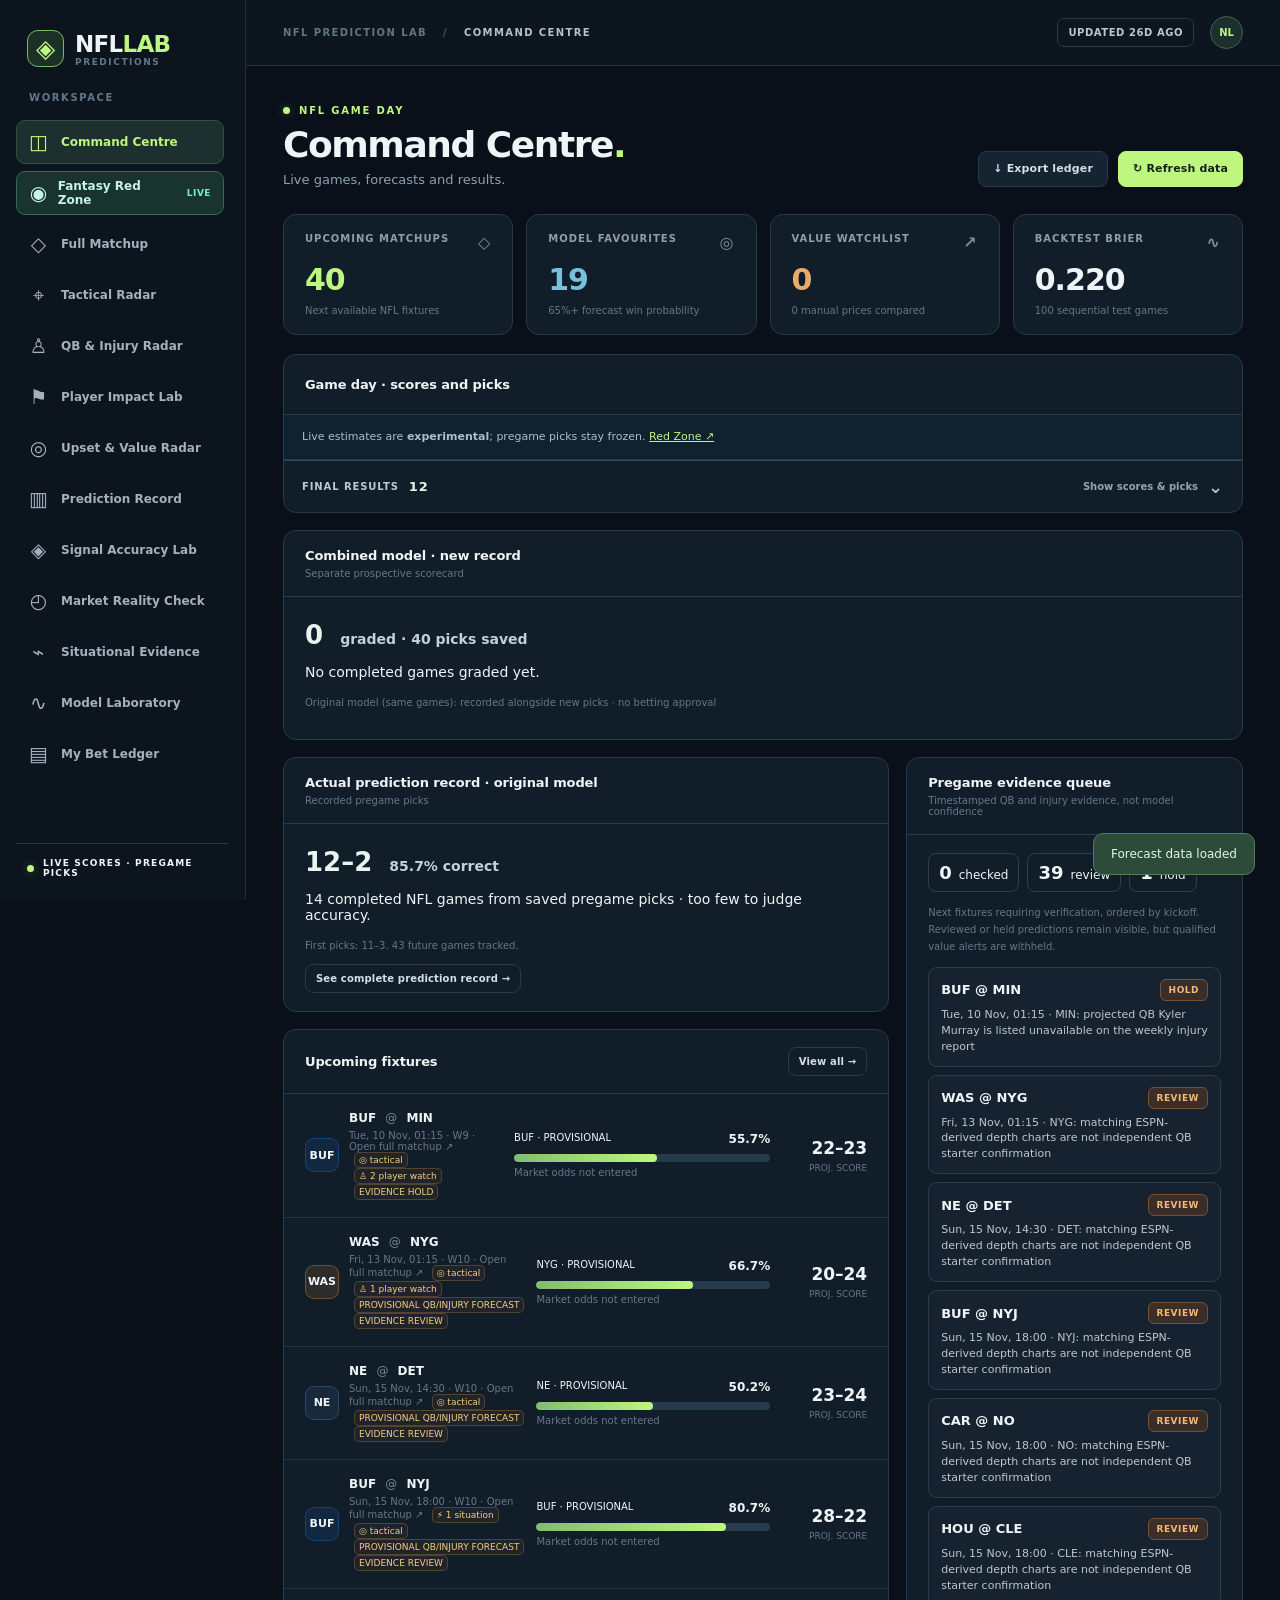
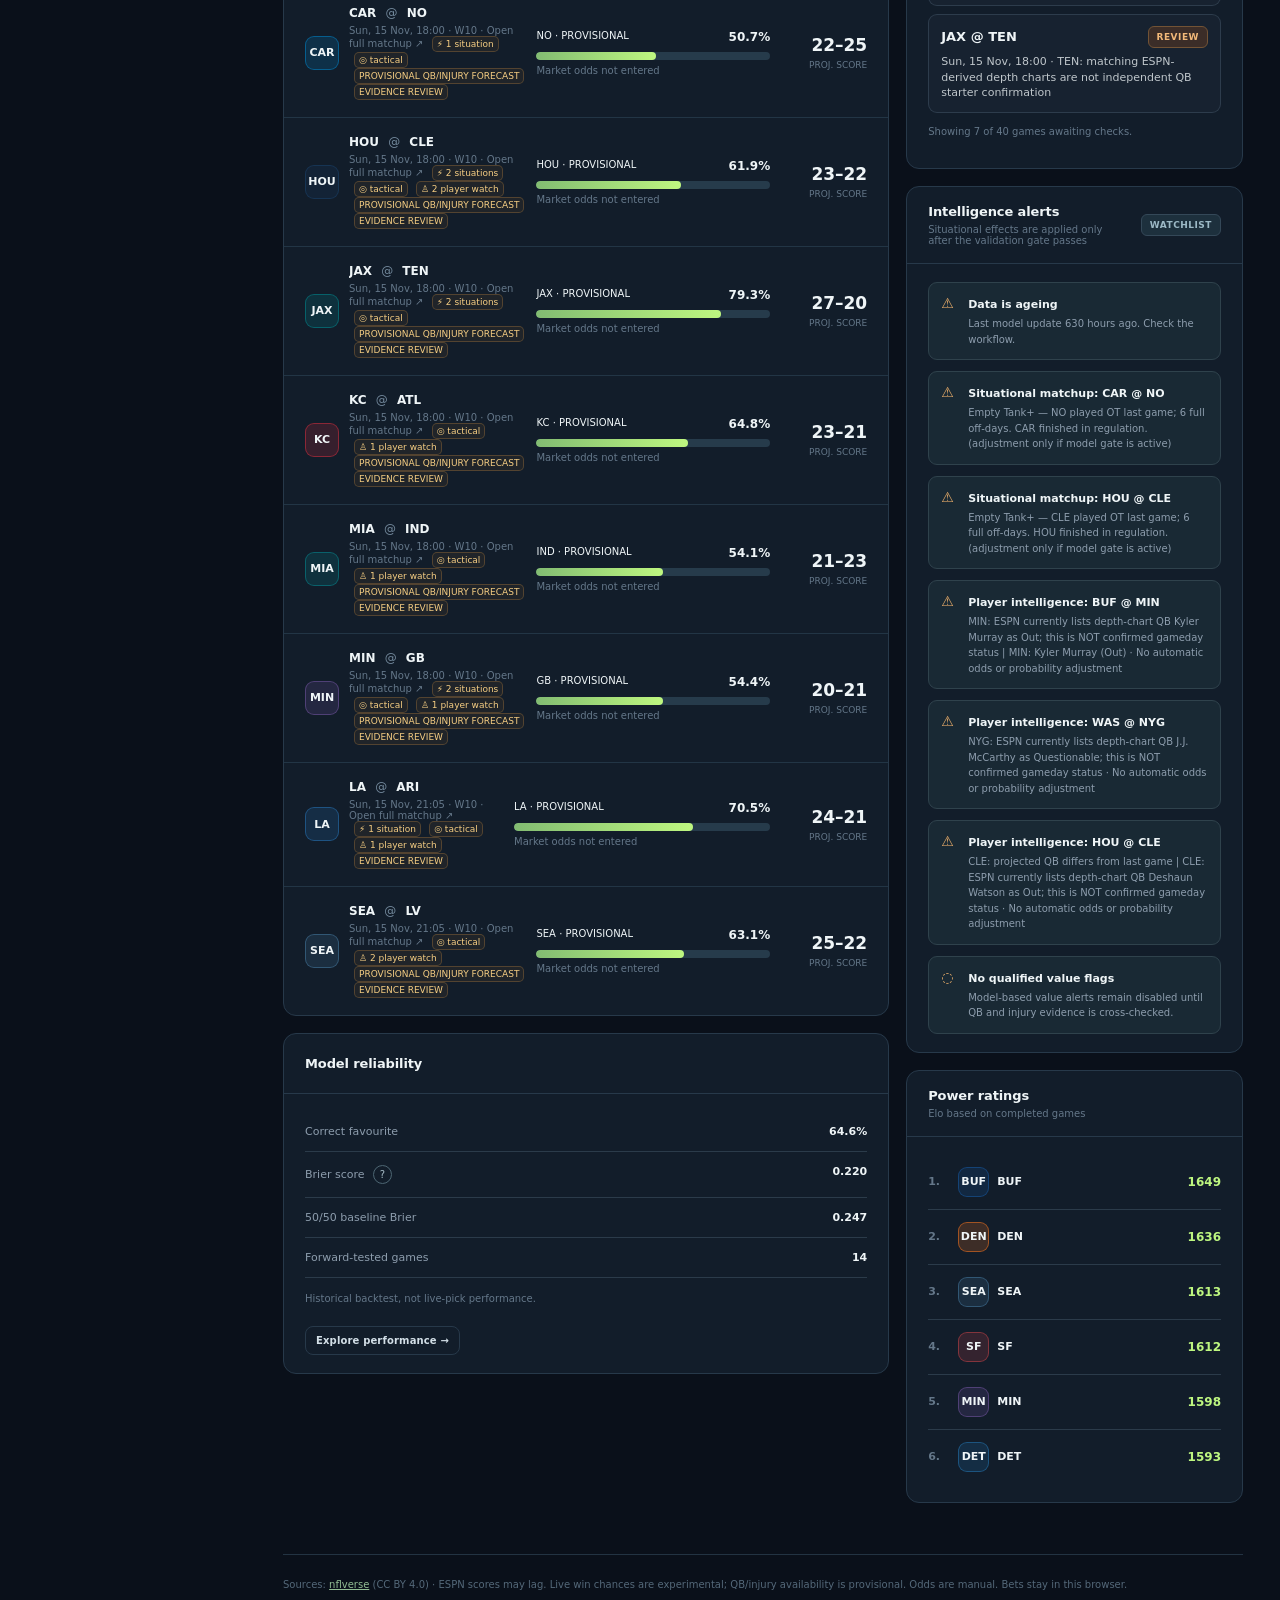
==== commit 049cce44: "Validate provisional combined forecast as default and restore clear original model record label" ====
--- a/index.html
+++ b/index.html
@@ -55,6 +55,6 @@
     <script src="assets/matchup-intelligence.js?v=1-9" defer></script>
   <script src="assets/live-win-model.js?v=1" defer></script>
   <script src="assets/live-win-ui.js?v=4-final-result" defer></script>
-  <script src="assets/app.js?v=3-12-0-model-toggle" defer></script>
+  <script src="assets/app.js?v=3-13-0-provisional-primary" defer></script>
 </body>
 </html>
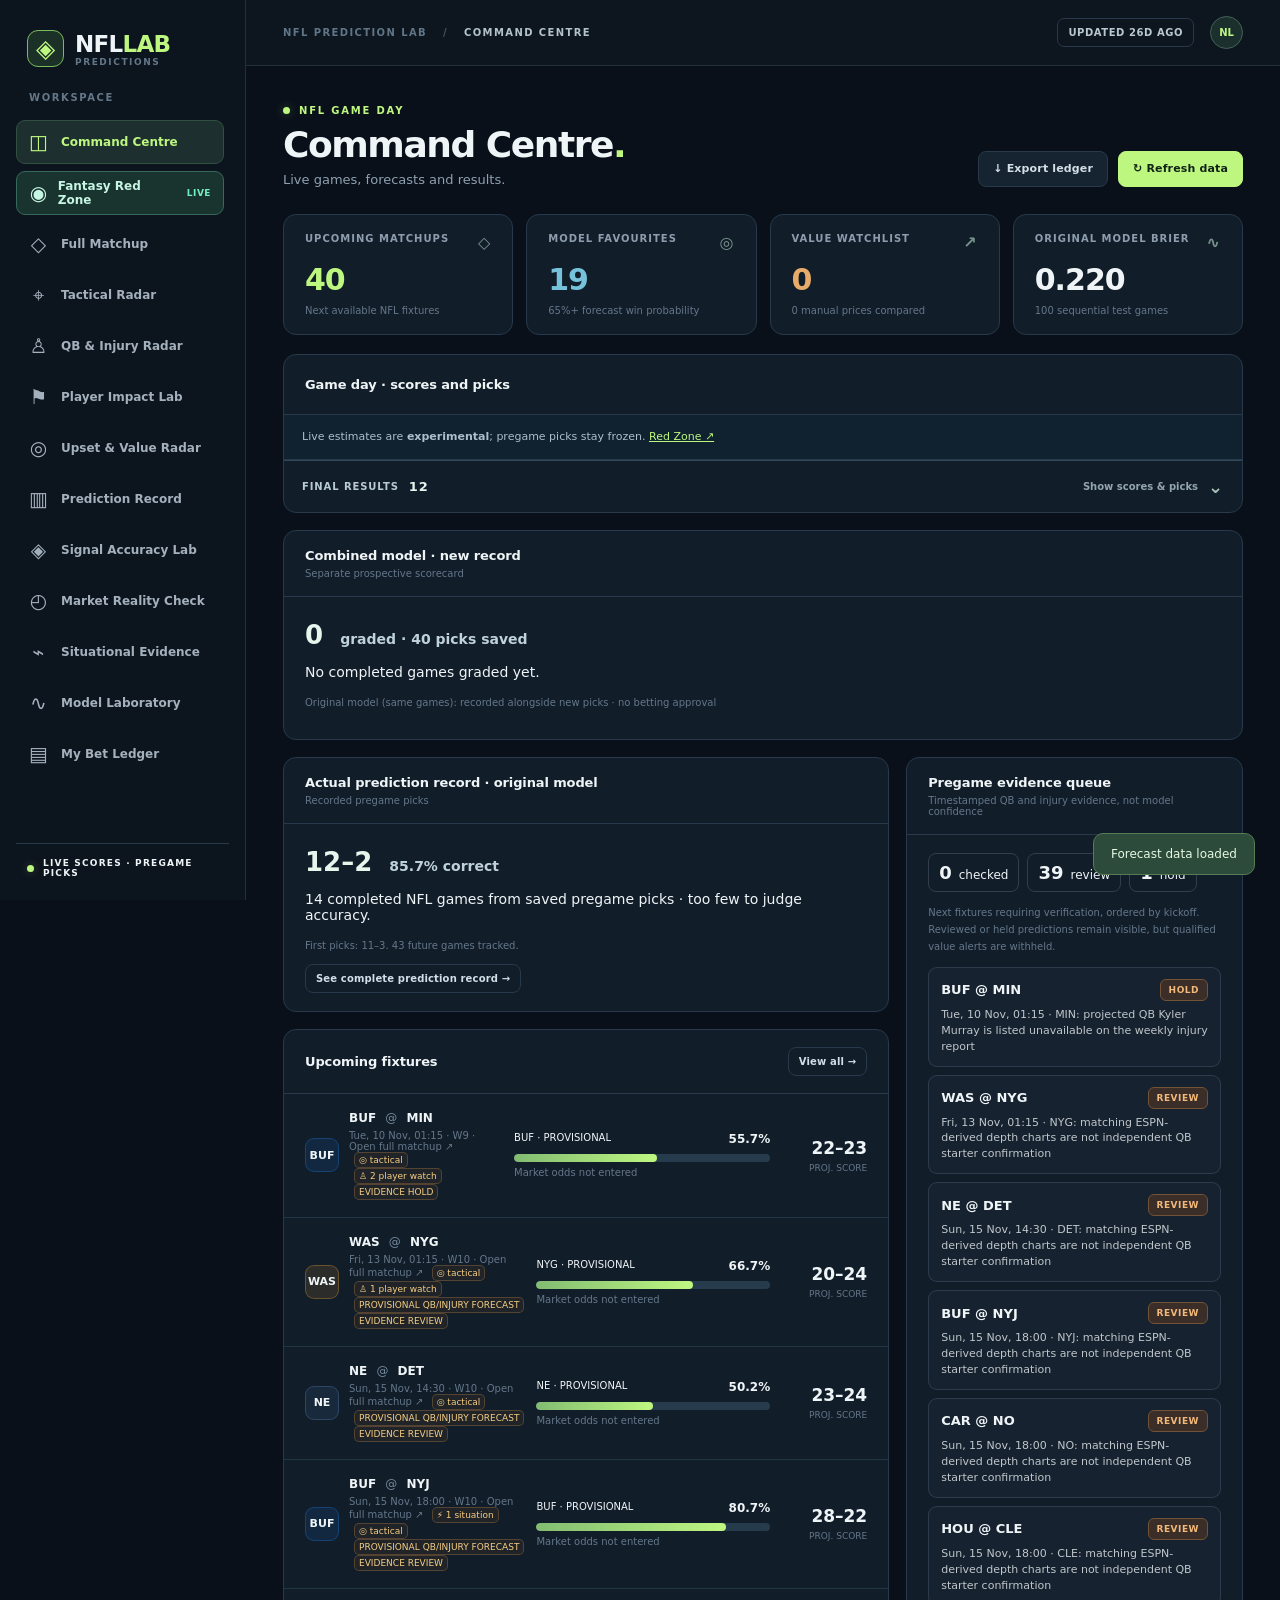
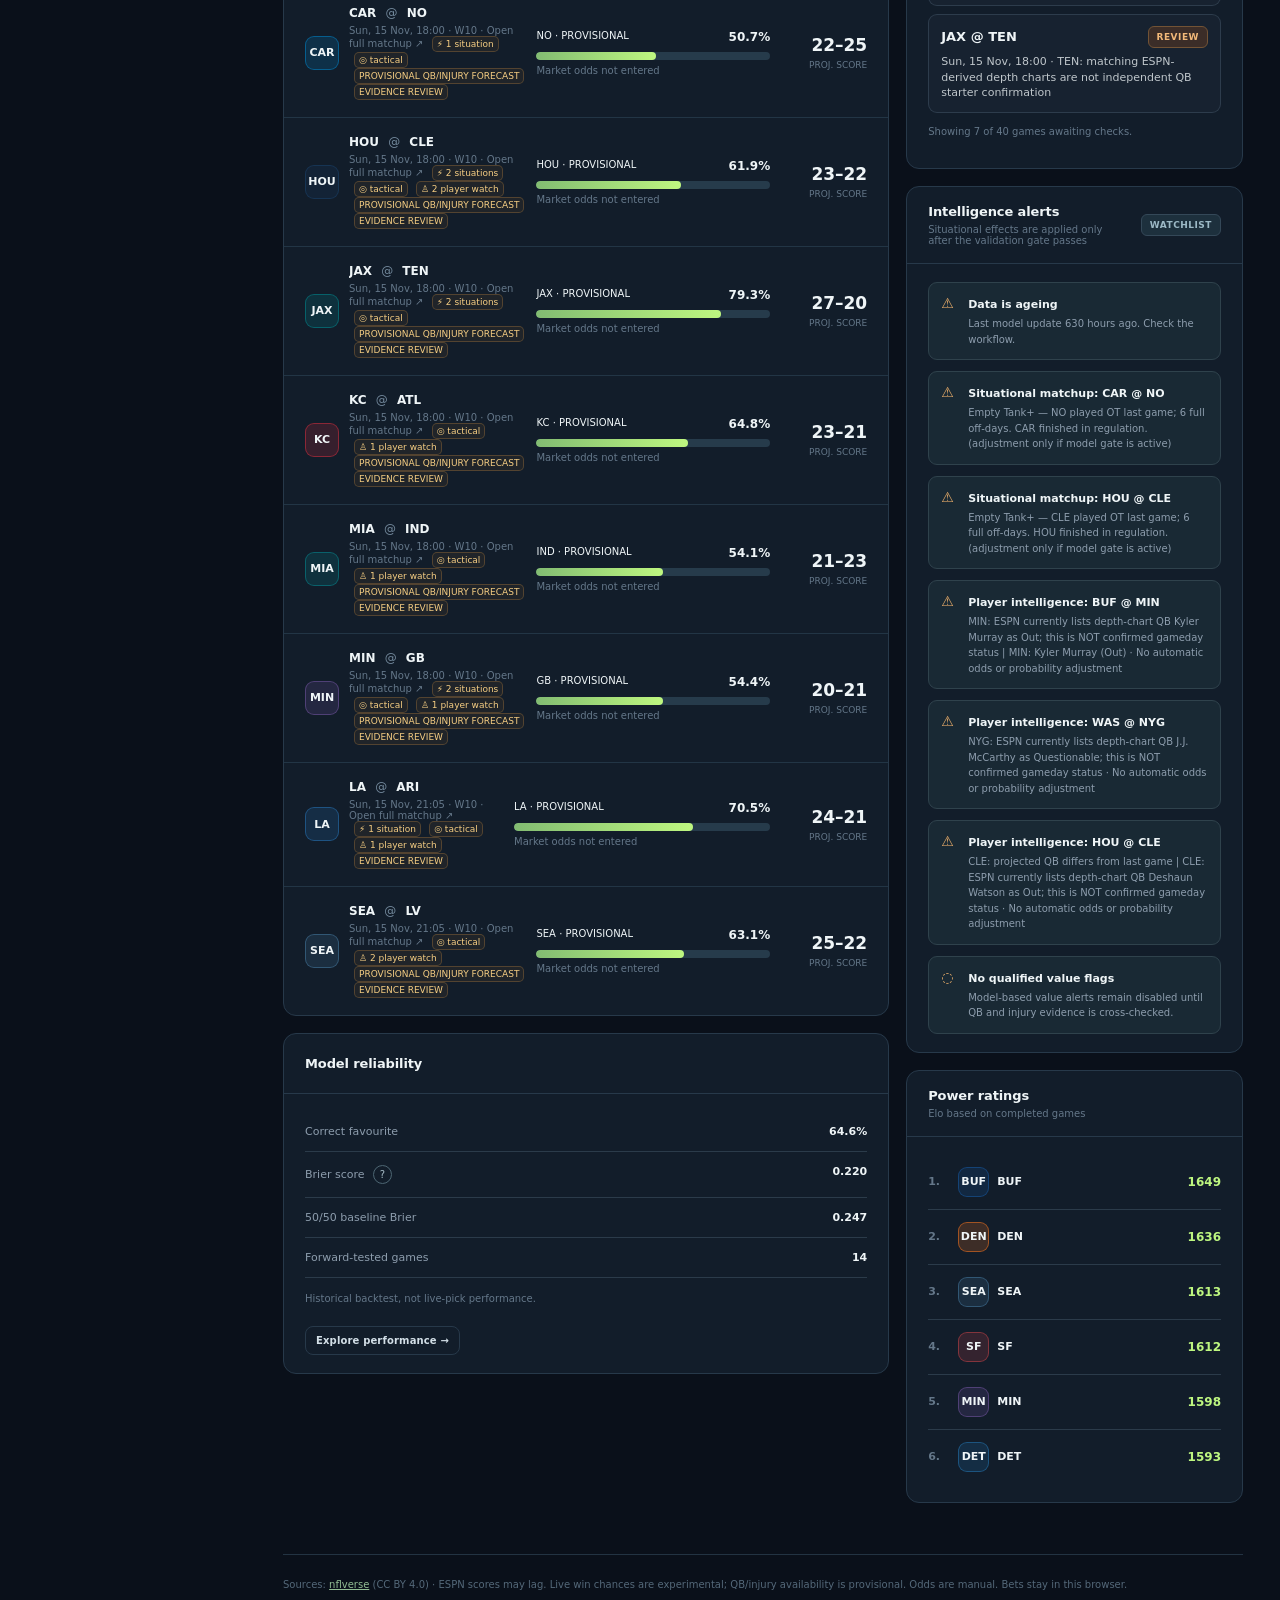
==== commit 5ae91f90: "Refresh cached client-side provisional primary model and QB safety gating UI" ====
--- a/index.html
+++ b/index.html
@@ -55,6 +55,6 @@
     <script src="assets/matchup-intelligence.js?v=1-9" defer></script>
   <script src="assets/live-win-model.js?v=1" defer></script>
   <script src="assets/live-win-ui.js?v=4-final-result" defer></script>
-  <script src="assets/app.js?v=3-13-0-provisional-primary" defer></script>
+  <script src="assets/app.js?v=3-14-0-provisional-qb-gate" defer></script>
 </body>
 </html>
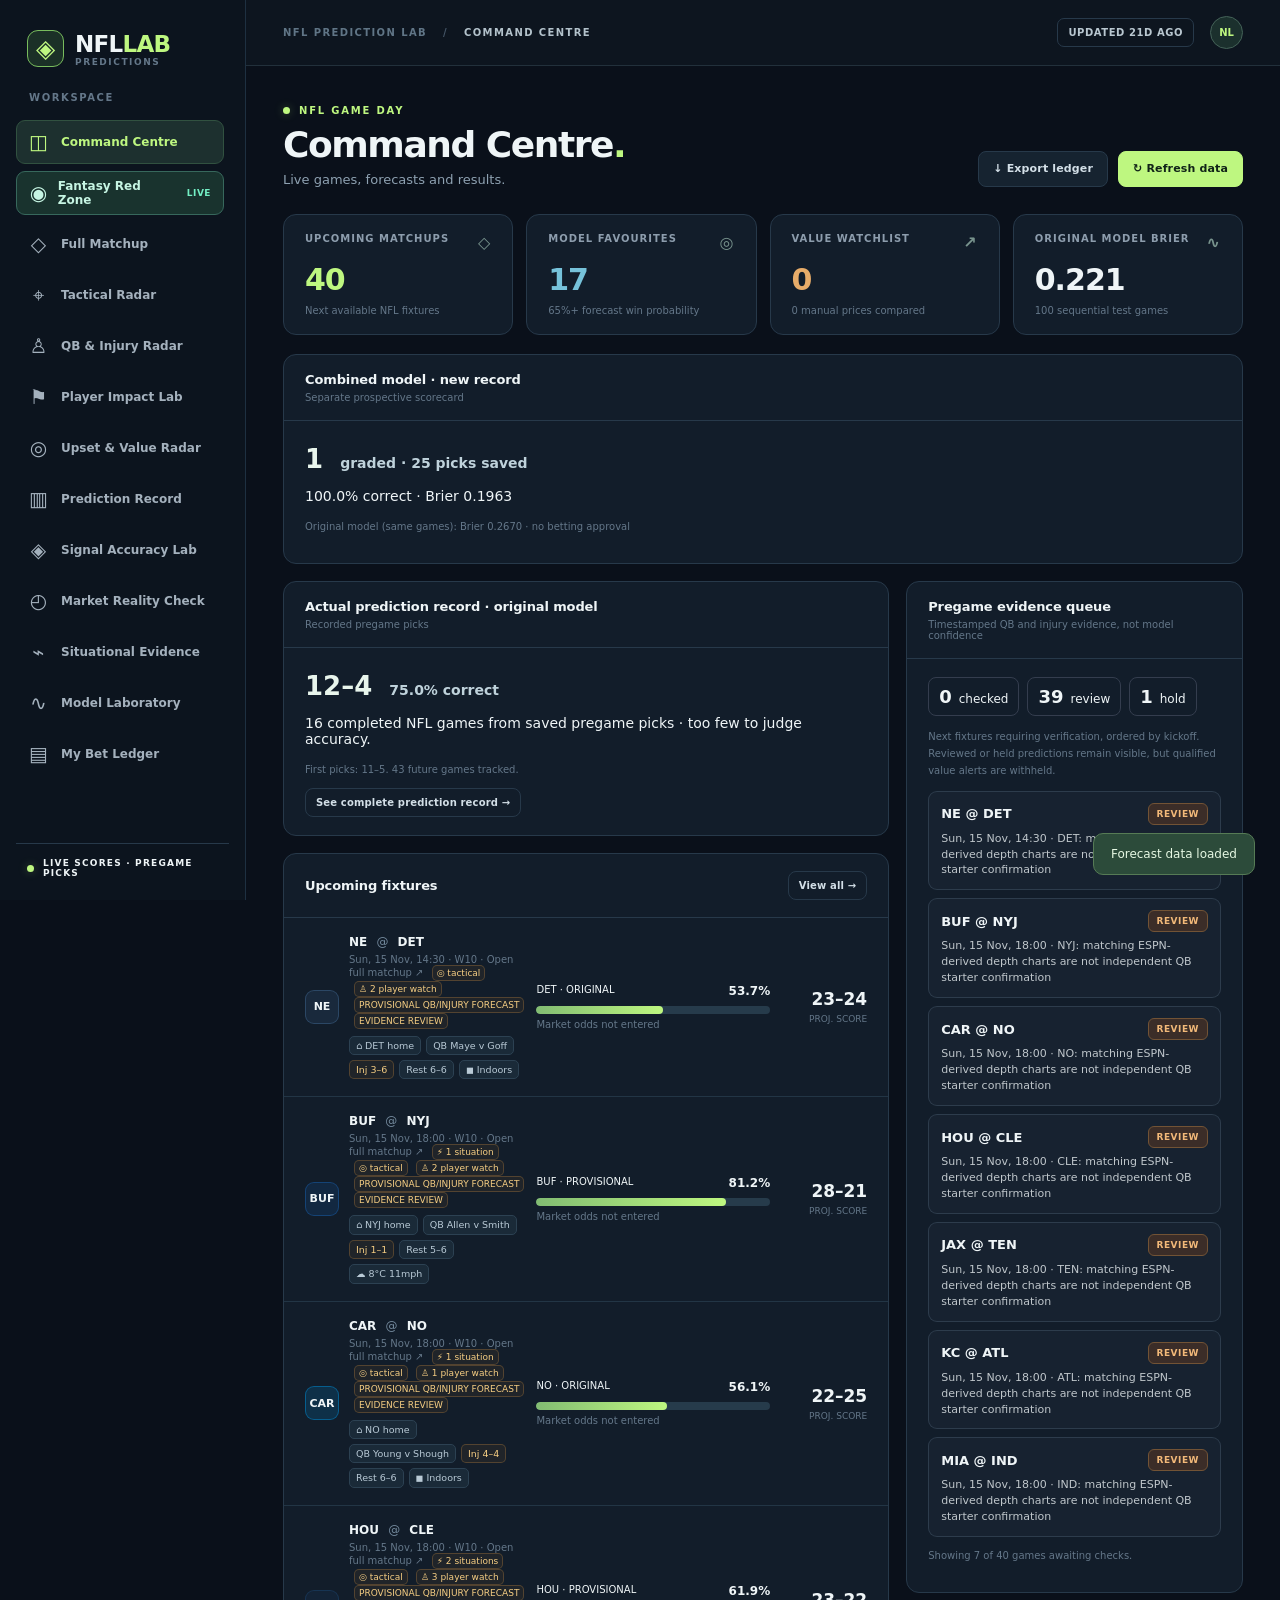
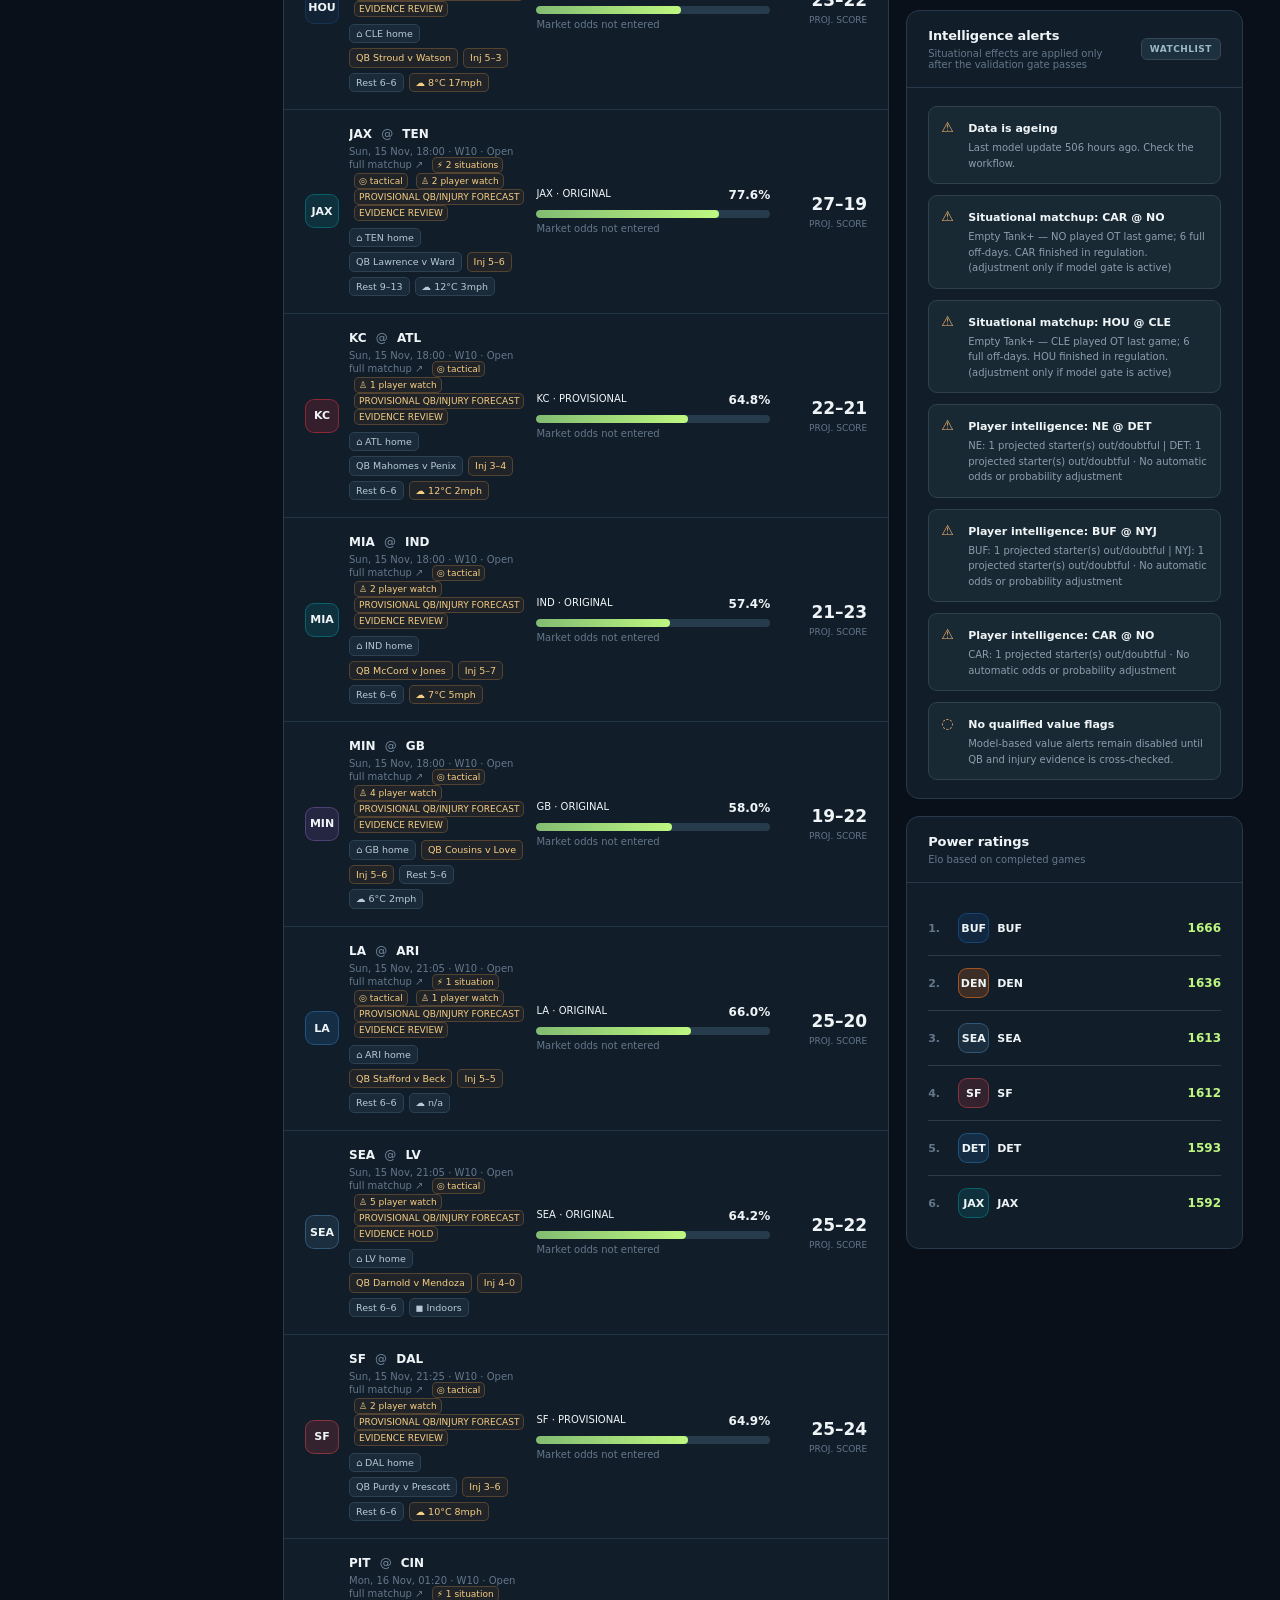
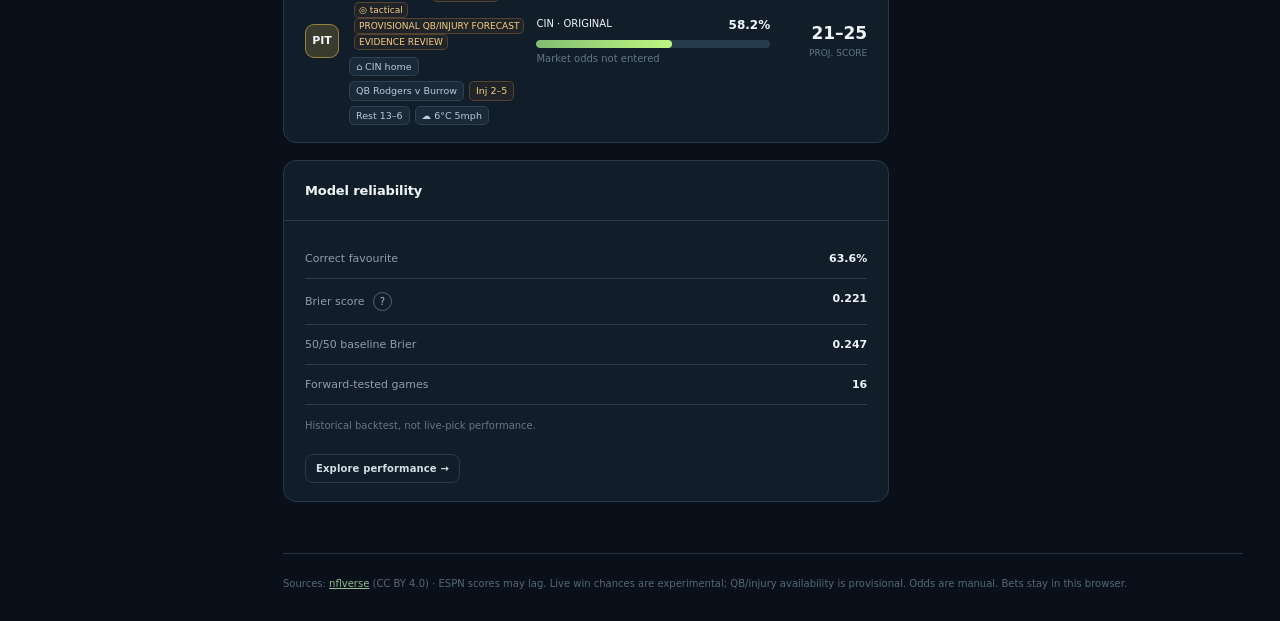
==== commit a5eadf5d: "Show full prediction factor sheet on every NFL fixture Every pick now shows the same away-vs-home fa" ====
--- a/index.html
+++ b/index.html
@@ -9,6 +9,7 @@
   <link rel="icon" href="assets/favicon.svg" type="image/svg+xml" />
   <link rel="stylesheet" href="assets/styles.css?v=3-12-0-model-toggle" />
   <link rel="stylesheet" href="assets/full-matchup.css" />
+  <link rel="stylesheet" href="assets/prediction-factors.css?v=1" />
   <link rel="stylesheet" href="assets/live-win-model.css?v=2-final-result" />
 </head>
 <body>
@@ -55,6 +56,7 @@
     <script src="assets/matchup-intelligence.js?v=1-9" defer></script>
   <script src="assets/live-win-model.js?v=1" defer></script>
   <script src="assets/live-win-ui.js?v=4-final-result" defer></script>
-  <script src="assets/app.js?v=3-14-0-provisional-qb-gate" defer></script>
+  <script src="assets/prediction-factors.js?v=1" defer></script>
+  <script src="assets/app.js?v=3-15-0-prediction-factors" defer></script>
 </body>
 </html>
--- a/assets/prediction-factors.css
+++ b/assets/prediction-factors.css
@@ -0,0 +1,38 @@
+/* Prediction factor sheet + compact factor chips on fixture rows. */
+.pf-strip{display:flex;flex-wrap:wrap;gap:5px;margin-top:7px}
+.pf-chip{display:inline-block;font-size:9.5px;line-height:1.2;color:#b9cad6;background:#1a2a38;border:1px solid #2c4152;border-radius:5px;padding:3px 6px;white-space:nowrap;max-width:100%;overflow:hidden;text-overflow:ellipsis}
+.pf-chip-warn{color:#f6ce83;background:#6b4f2628;border-color:#82613785}
+
+.pf-panel{background:var(--panel);border:1px solid var(--outline);border-radius:var(--radius);padding:20px 21px;margin:14px 0}
+.pf-head{display:flex;justify-content:space-between;align-items:flex-end;gap:14px;flex-wrap:wrap;margin-bottom:12px}
+.pf-head h3{margin:4px 0 0;font-size:19px}
+.pf-tally{display:flex;gap:8px;flex-wrap:wrap}
+.pf-tally span{font-size:11px;color:var(--muted);background:var(--panel2);border:1px solid var(--outline);border-radius:7px;padding:6px 9px}
+.pf-tally b{color:var(--lime);font-size:14px;margin-right:3px}
+.pf-cols,.pf-row{display:grid;grid-template-columns:minmax(150px,1.05fr) minmax(0,1.3fr) minmax(0,1.3fr) 70px;gap:12px;align-items:start}
+.pf-cols{font-size:9px;font-weight:800;letter-spacing:.7px;color:var(--muted2);padding:0 0 8px;border-bottom:1px solid #223545}
+.pf-row{padding:12px 0;border-bottom:1px solid #1d2f3d}
+.pf-row:last-of-type{border-bottom:0}
+.pf-row-warn .pf-label b{color:#f6ce83}
+.pf-label{display:flex;flex-direction:column;align-items:flex-start;gap:6px}
+.pf-label b{font-size:12.5px;color:var(--white)}
+.pf-label .tag{font-size:8px;padding:3px 6px}
+.pf-val,.pf-span{font-size:12px;color:#d3dee5;line-height:1.45;overflow-wrap:anywhere}
+.pf-val small{display:none}
+.pf-span{grid-column:2 / span 2}
+.pf-edge{font-size:12px;font-weight:800;color:var(--muted);text-align:right}
+.pf-edge small{display:none}
+.pf-edge-on{color:var(--lime)}
+.pf-note{grid-column:2 / -1;margin:-4px 0 0;font-size:10.5px;color:var(--muted2);line-height:1.45}
+.pf-panel .source-meta{margin-top:12px}
+
+@media(max-width:820px){
+ .pf-panel{padding:16px}
+ .pf-cols{display:none}
+ .pf-row{grid-template-columns:1fr 1fr;gap:8px 12px}
+ .pf-label{grid-column:1 / -1;flex-direction:row;align-items:center;justify-content:space-between;flex-wrap:wrap}
+ .pf-val small,.pf-edge small{display:block;font-size:9px;font-weight:800;letter-spacing:.6px;color:var(--muted2);margin-bottom:2px}
+ .pf-span{grid-column:1 / -1}
+ .pf-edge{grid-column:1 / -1;text-align:left;display:flex;gap:8px;align-items:baseline}
+ .pf-note{grid-column:1 / -1;margin:0}
+}
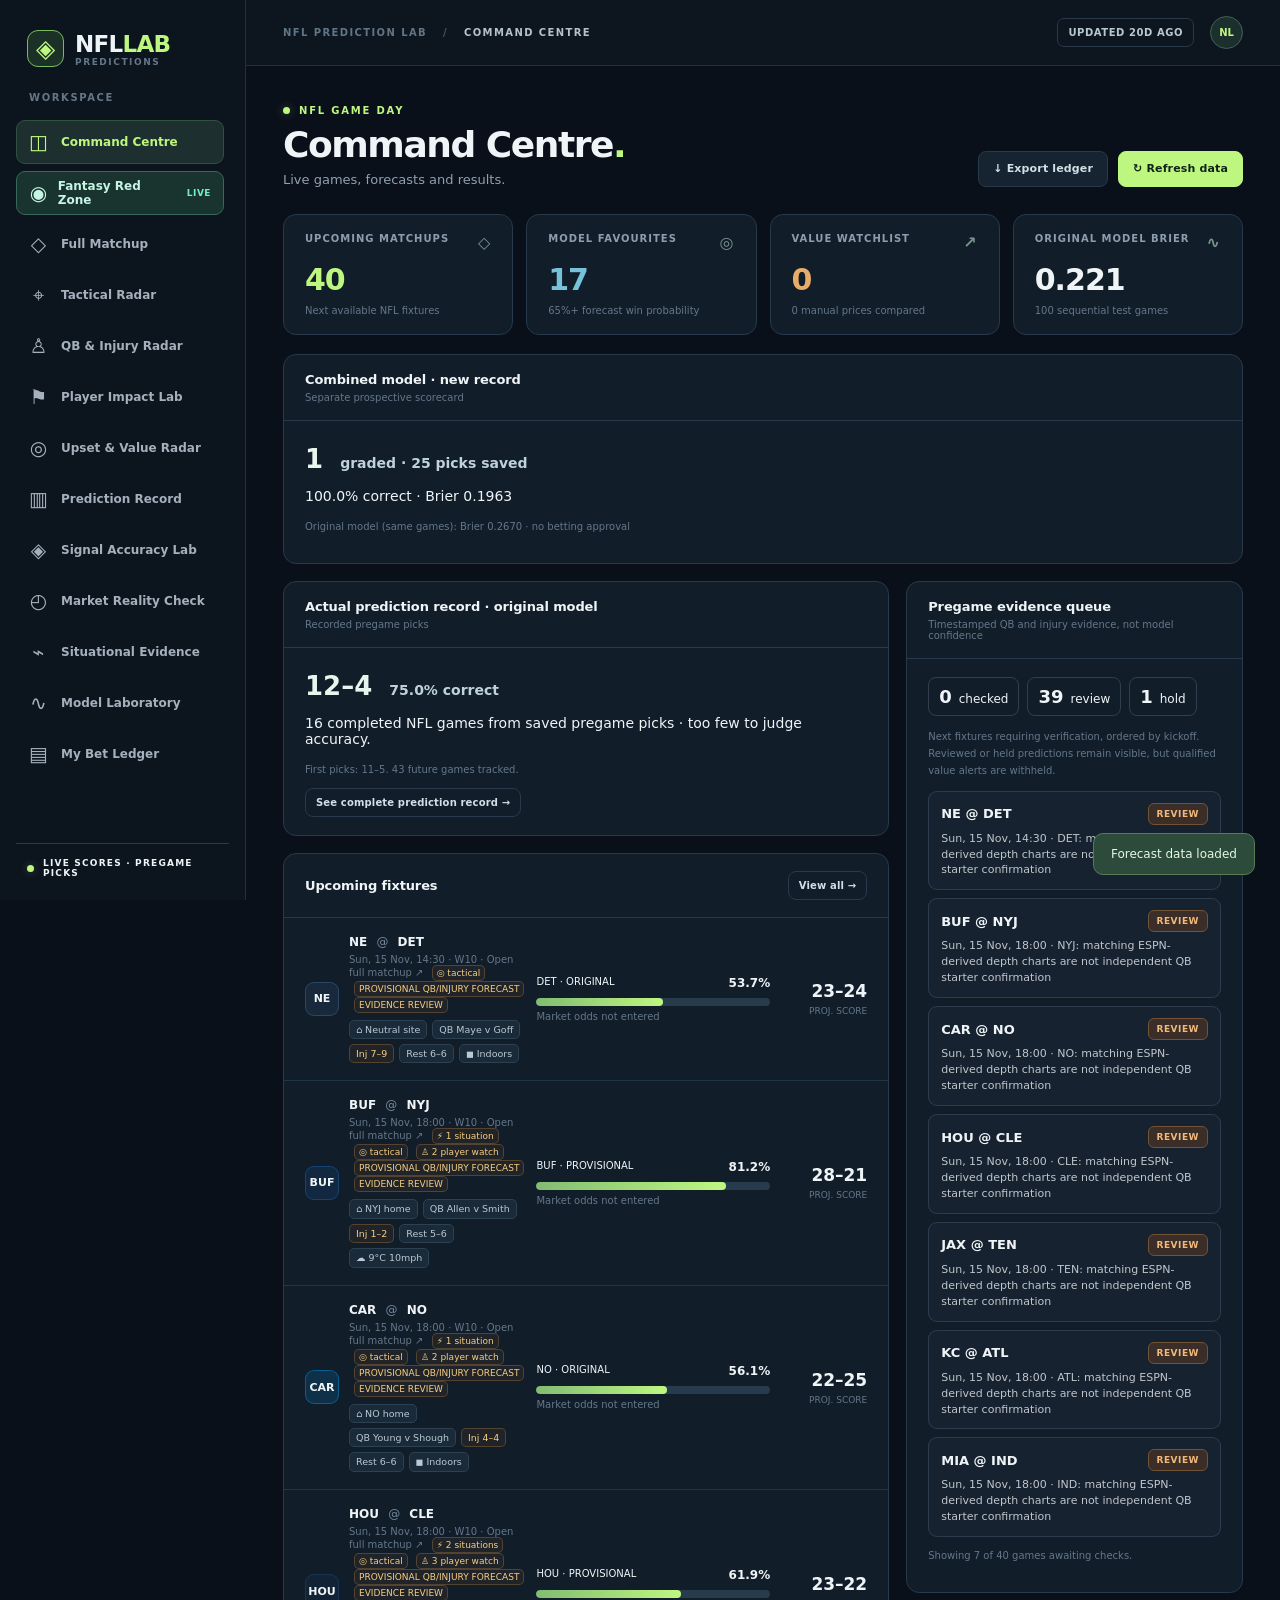
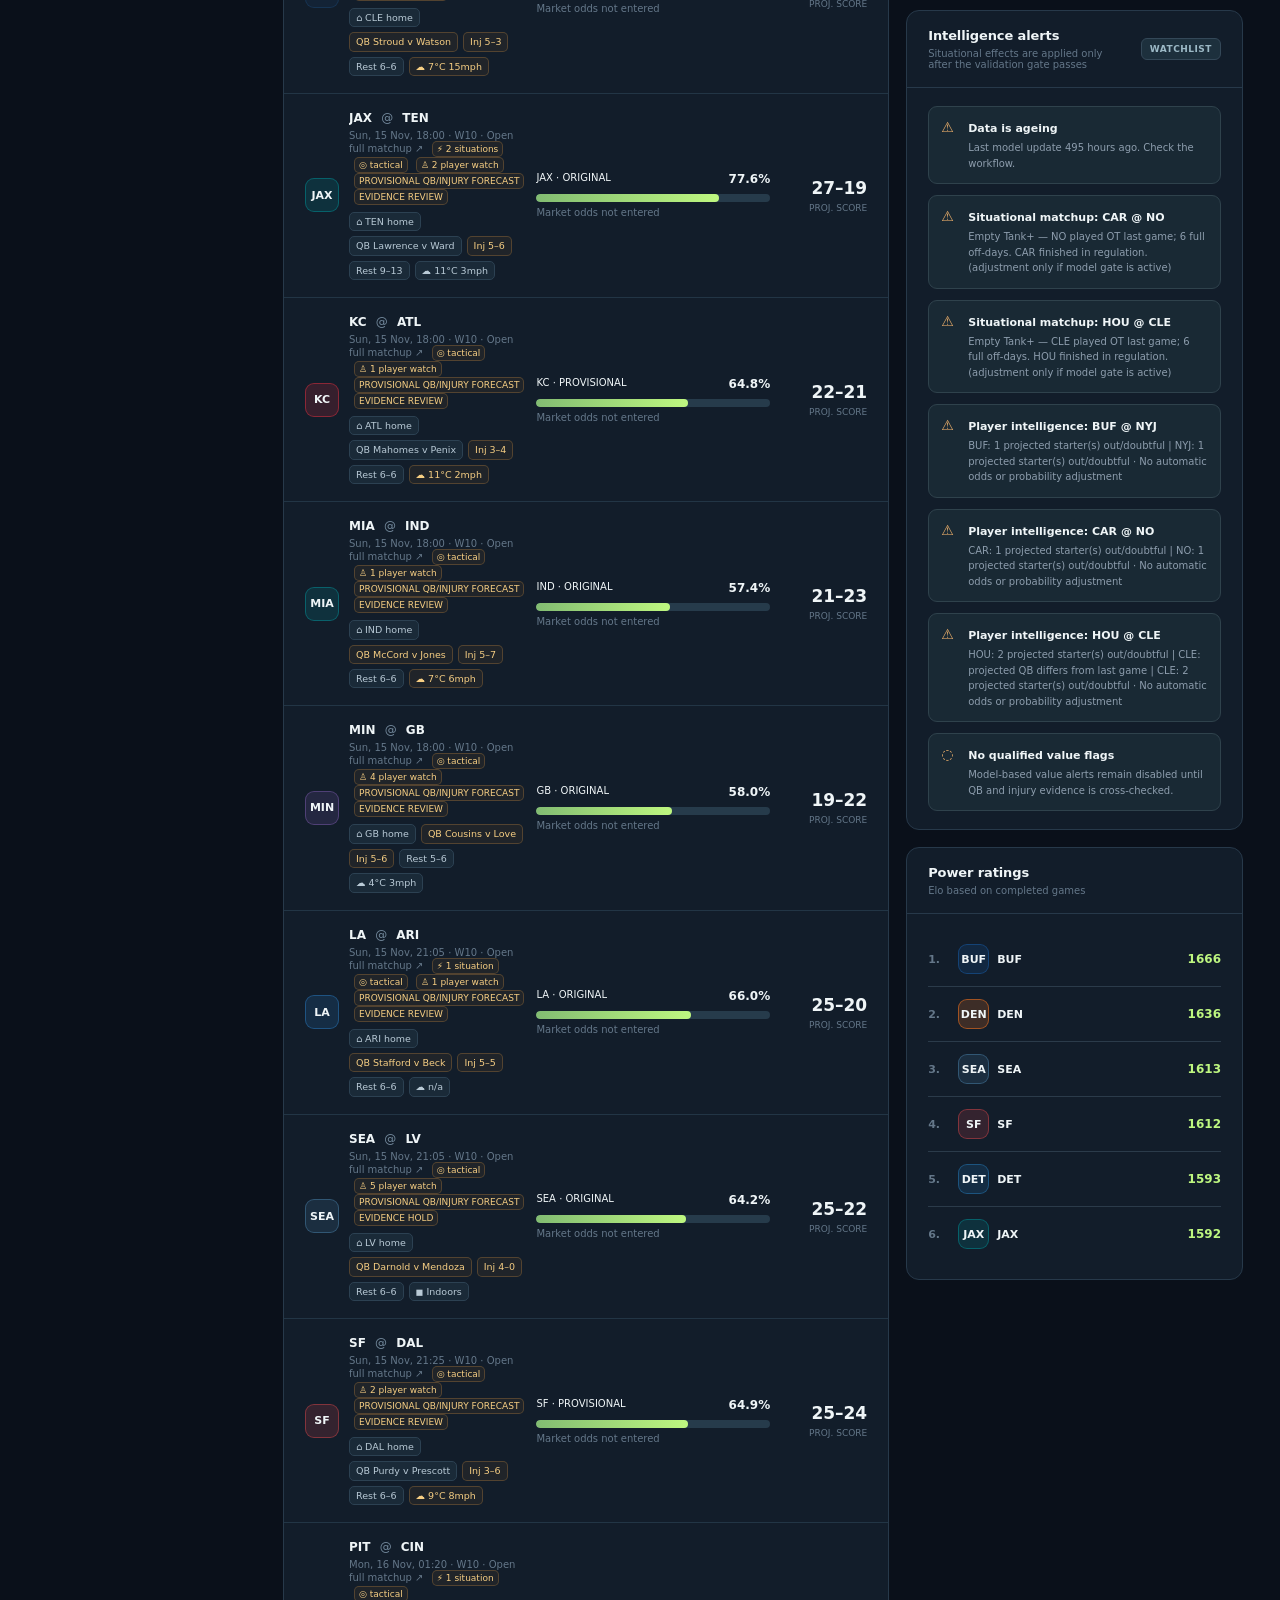
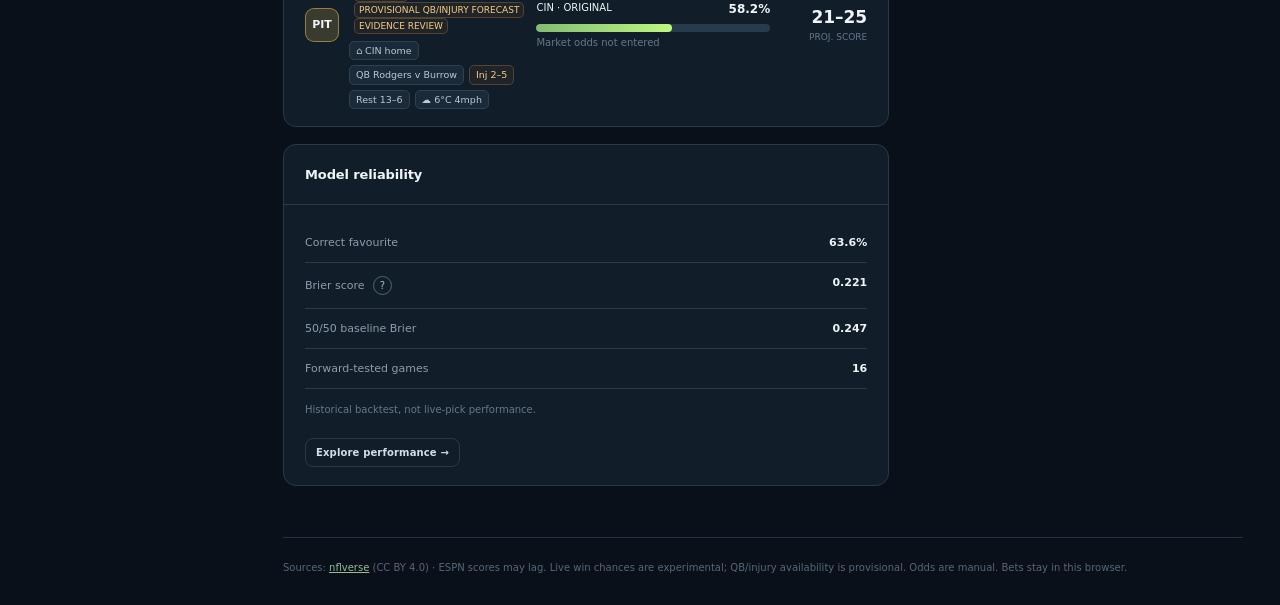
==== commit ca3453d1: "Cross-check projected QBs against Sleeper's independent depth chart nflverse depth charts are ESPN-d" ====
--- a/index.html
+++ b/index.html
@@ -57,6 +57,6 @@
   <script src="assets/live-win-model.js?v=1" defer></script>
   <script src="assets/live-win-ui.js?v=4-final-result" defer></script>
   <script src="assets/prediction-factors.js?v=1" defer></script>
-  <script src="assets/app.js?v=3-15-0-prediction-factors" defer></script>
+  <script src="assets/app.js?v=3-16-0-sleeper-qb-check" defer></script>
 </body>
 </html>
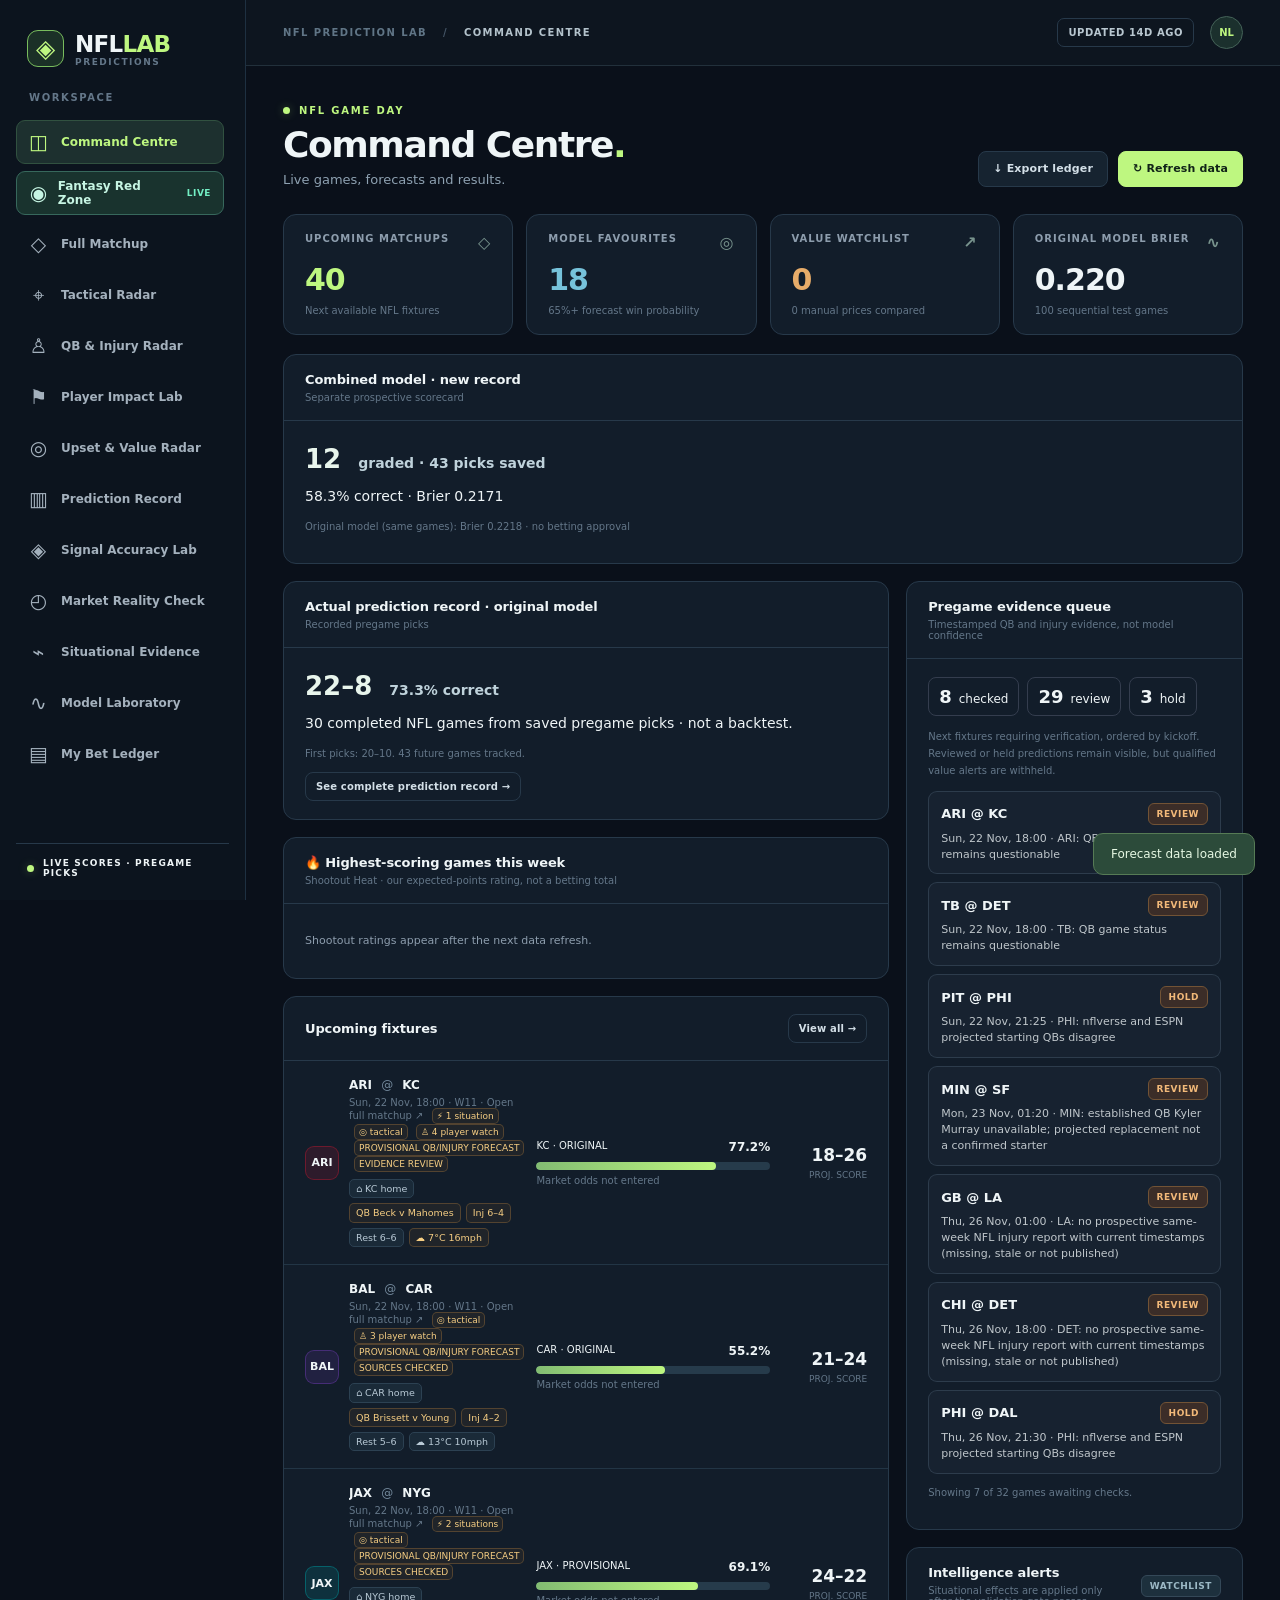
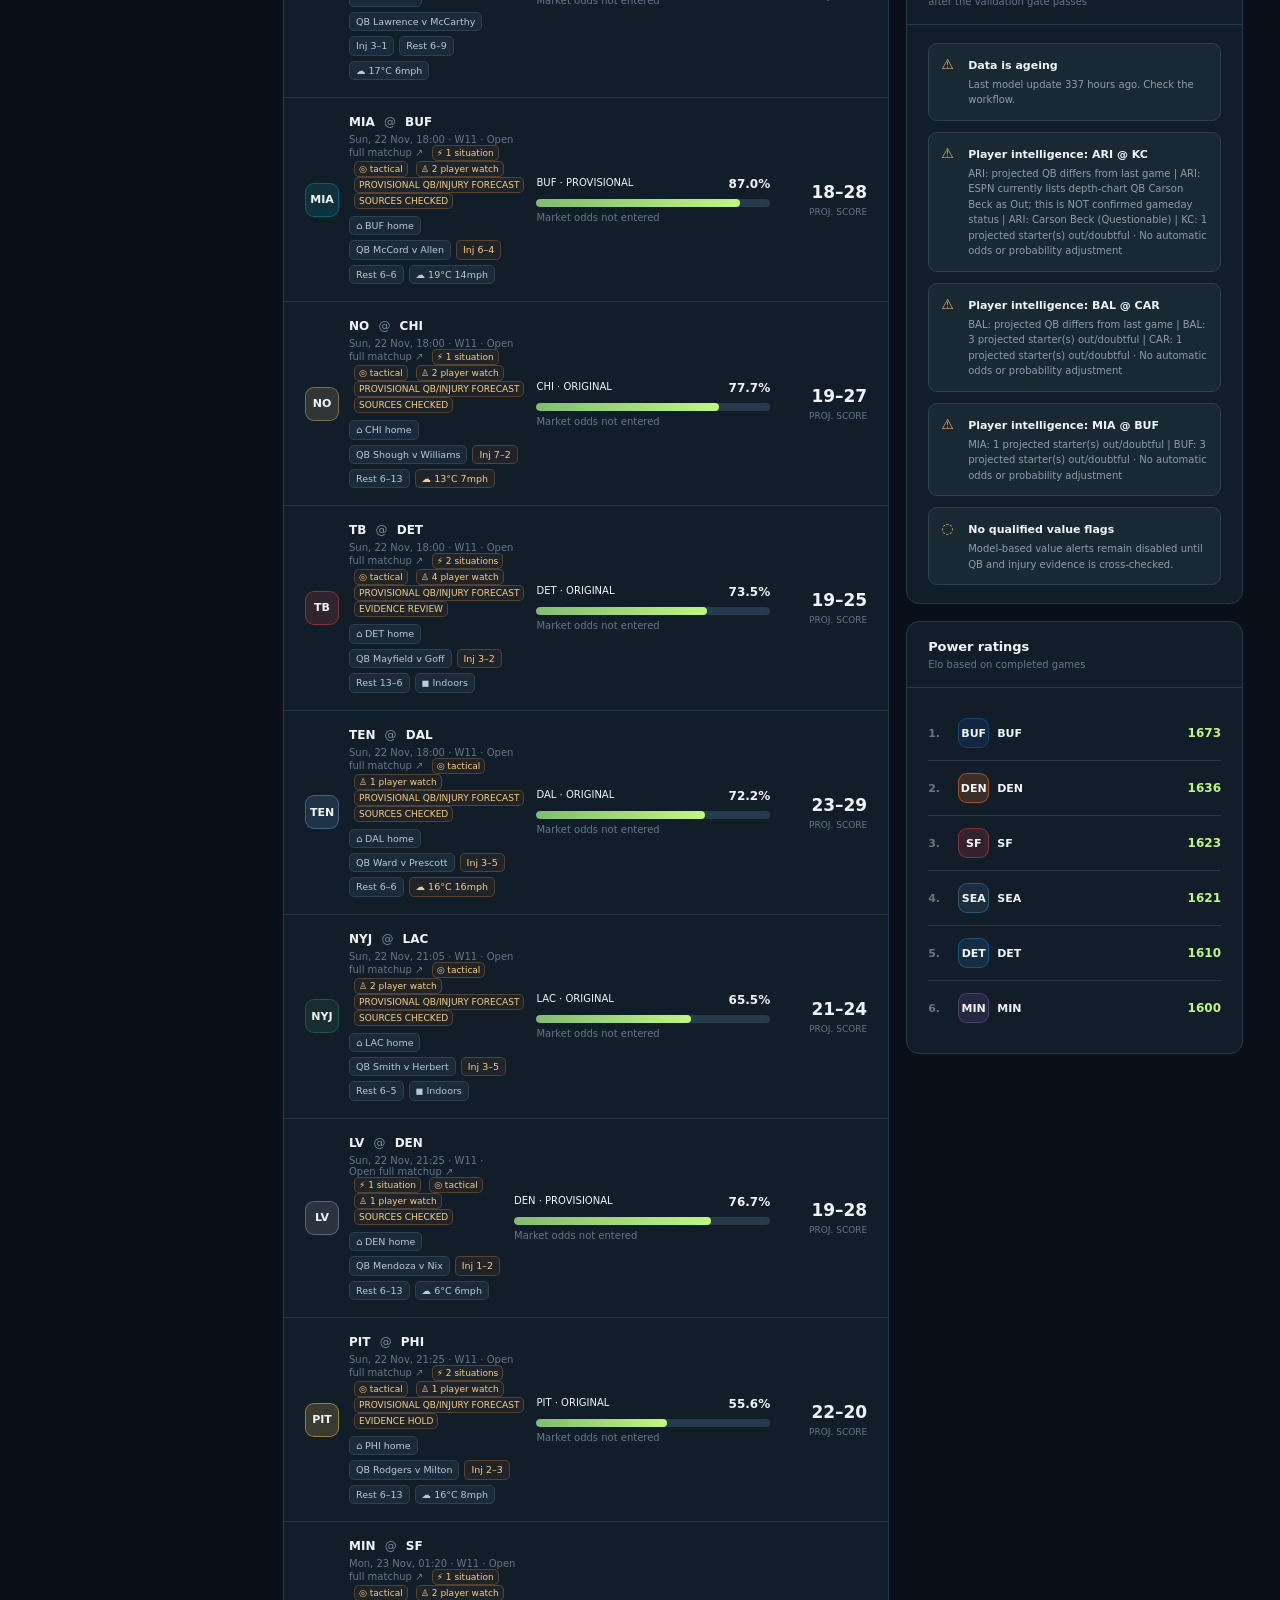
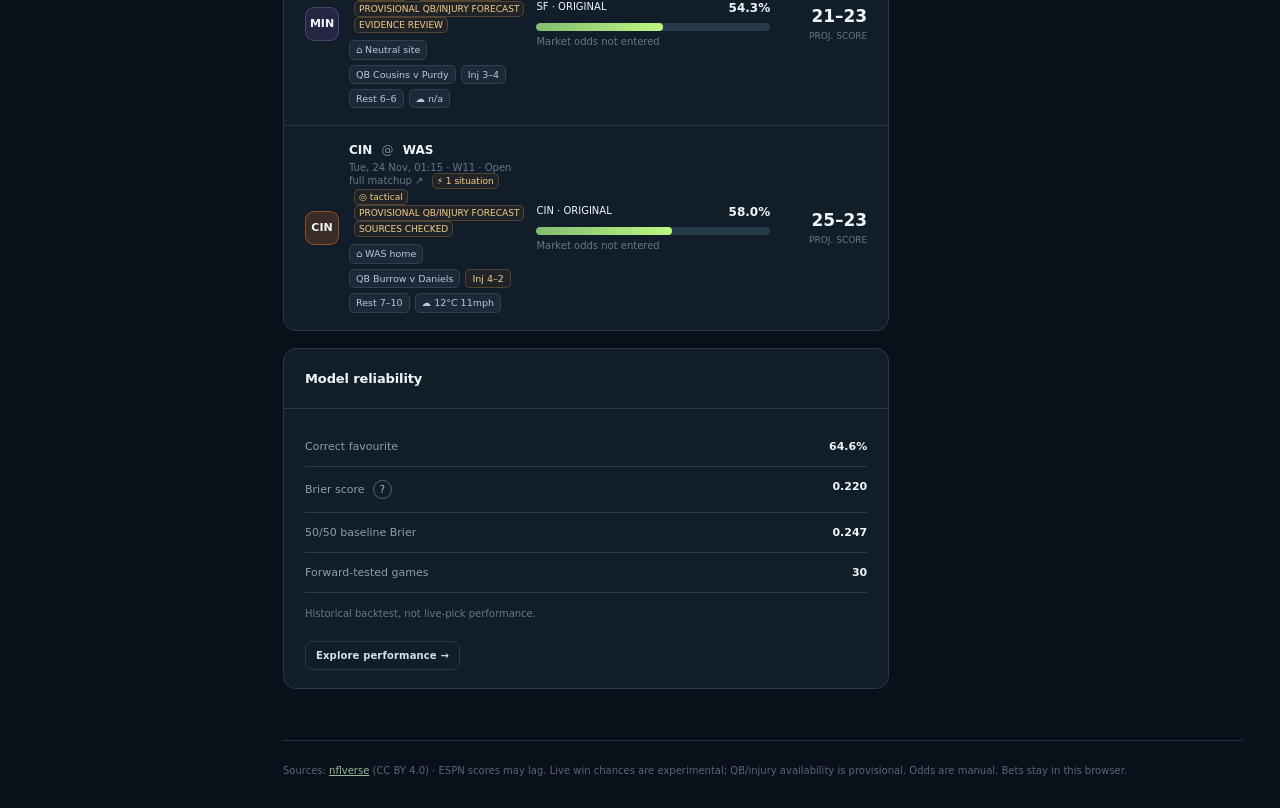
==== commit caefae95: "Add Shootout Heat ranking of the week's highest-scoring games Rates every upcoming game 0-100 from t" ====
--- a/index.html
+++ b/index.html
@@ -9,7 +9,7 @@
   <link rel="icon" href="assets/favicon.svg" type="image/svg+xml" />
   <link rel="stylesheet" href="assets/styles.css?v=3-12-0-model-toggle" />
   <link rel="stylesheet" href="assets/full-matchup.css" />
-  <link rel="stylesheet" href="assets/prediction-factors.css?v=1" />
+  <link rel="stylesheet" href="assets/prediction-factors.css?v=2" />
   <link rel="stylesheet" href="assets/live-win-model.css?v=2-final-result" />
 </head>
 <body>
@@ -56,7 +56,8 @@
     <script src="assets/matchup-intelligence.js?v=1-9" defer></script>
   <script src="assets/live-win-model.js?v=1" defer></script>
   <script src="assets/live-win-ui.js?v=4-final-result" defer></script>
-  <script src="assets/prediction-factors.js?v=1" defer></script>
-  <script src="assets/app.js?v=3-16-0-sleeper-qb-check" defer></script>
+  <script src="assets/shootout-radar.js?v=1" defer></script>
+  <script src="assets/prediction-factors.js?v=2" defer></script>
+  <script src="assets/app.js?v=3-17-0-shootout-heat" defer></script>
 </body>
 </html>
--- a/assets/prediction-factors.css
+++ b/assets/prediction-factors.css
@@ -36,3 +36,26 @@
  .pf-edge{grid-column:1 / -1;text-align:left;display:flex;gap:8px;align-items:baseline}
  .pf-note{grid-column:1 / -1;margin:0}
 }
+
+/* Shootout Heat panel */
+.sh-list{display:flex;flex-direction:column}
+.sh-row{display:grid;grid-template-columns:28px minmax(0,1.4fr) minmax(80px,1fr) 64px;gap:12px;align-items:center;padding:12px 21px;border-bottom:1px solid #1d2f3d;cursor:pointer;transition:.14s}
+.sh-row:hover,.sh-row:focus-visible{background:var(--panel2)}
+.sh-rank{font-size:13px;font-weight:800;color:var(--muted2);text-align:center}
+.sh-game b{display:block;font-size:13px;color:var(--white)}
+.sh-game small{display:block;font-size:10.5px;color:var(--muted2);margin-top:3px}
+.sh-meter{height:8px;border-radius:5px;background:#1d2f3d;overflow:hidden}
+.sh-meter span{display:block;height:100%;border-radius:5px}
+.sh-meter .sh-t4{background:#e78385}.sh-meter .sh-t3{background:var(--orange)}.sh-meter .sh-t2{background:var(--blue)}.sh-meter .sh-t1{background:#4b6274}
+.sh-score{text-align:right}
+.sh-score strong{display:block;font-size:19px;line-height:1;color:var(--white)}
+.sh-score small{font-size:8.5px;font-weight:800;letter-spacing:.6px}
+.sh-score .sh-t4{color:#e78385}.sh-score .sh-t3{color:var(--orange)}.sh-score .sh-t2{color:var(--blue)}.sh-score .sh-t1{color:var(--muted2)}
+.sh-why{grid-column:2 / -1;margin:-4px 0 0;font-size:10px;color:var(--muted2)}
+.sh-foot .sh-record{font-size:11.5px;color:#c6d3dc;margin:0 0 8px}
+.sh-foot .sh-more{margin-bottom:10px}
+@media(max-width:820px){
+ .sh-row{grid-template-columns:22px minmax(0,1fr) 52px;padding:12px 15px}
+ .sh-meter{grid-column:2 / -1;grid-row:2}
+ .sh-why{grid-row:3}
+}
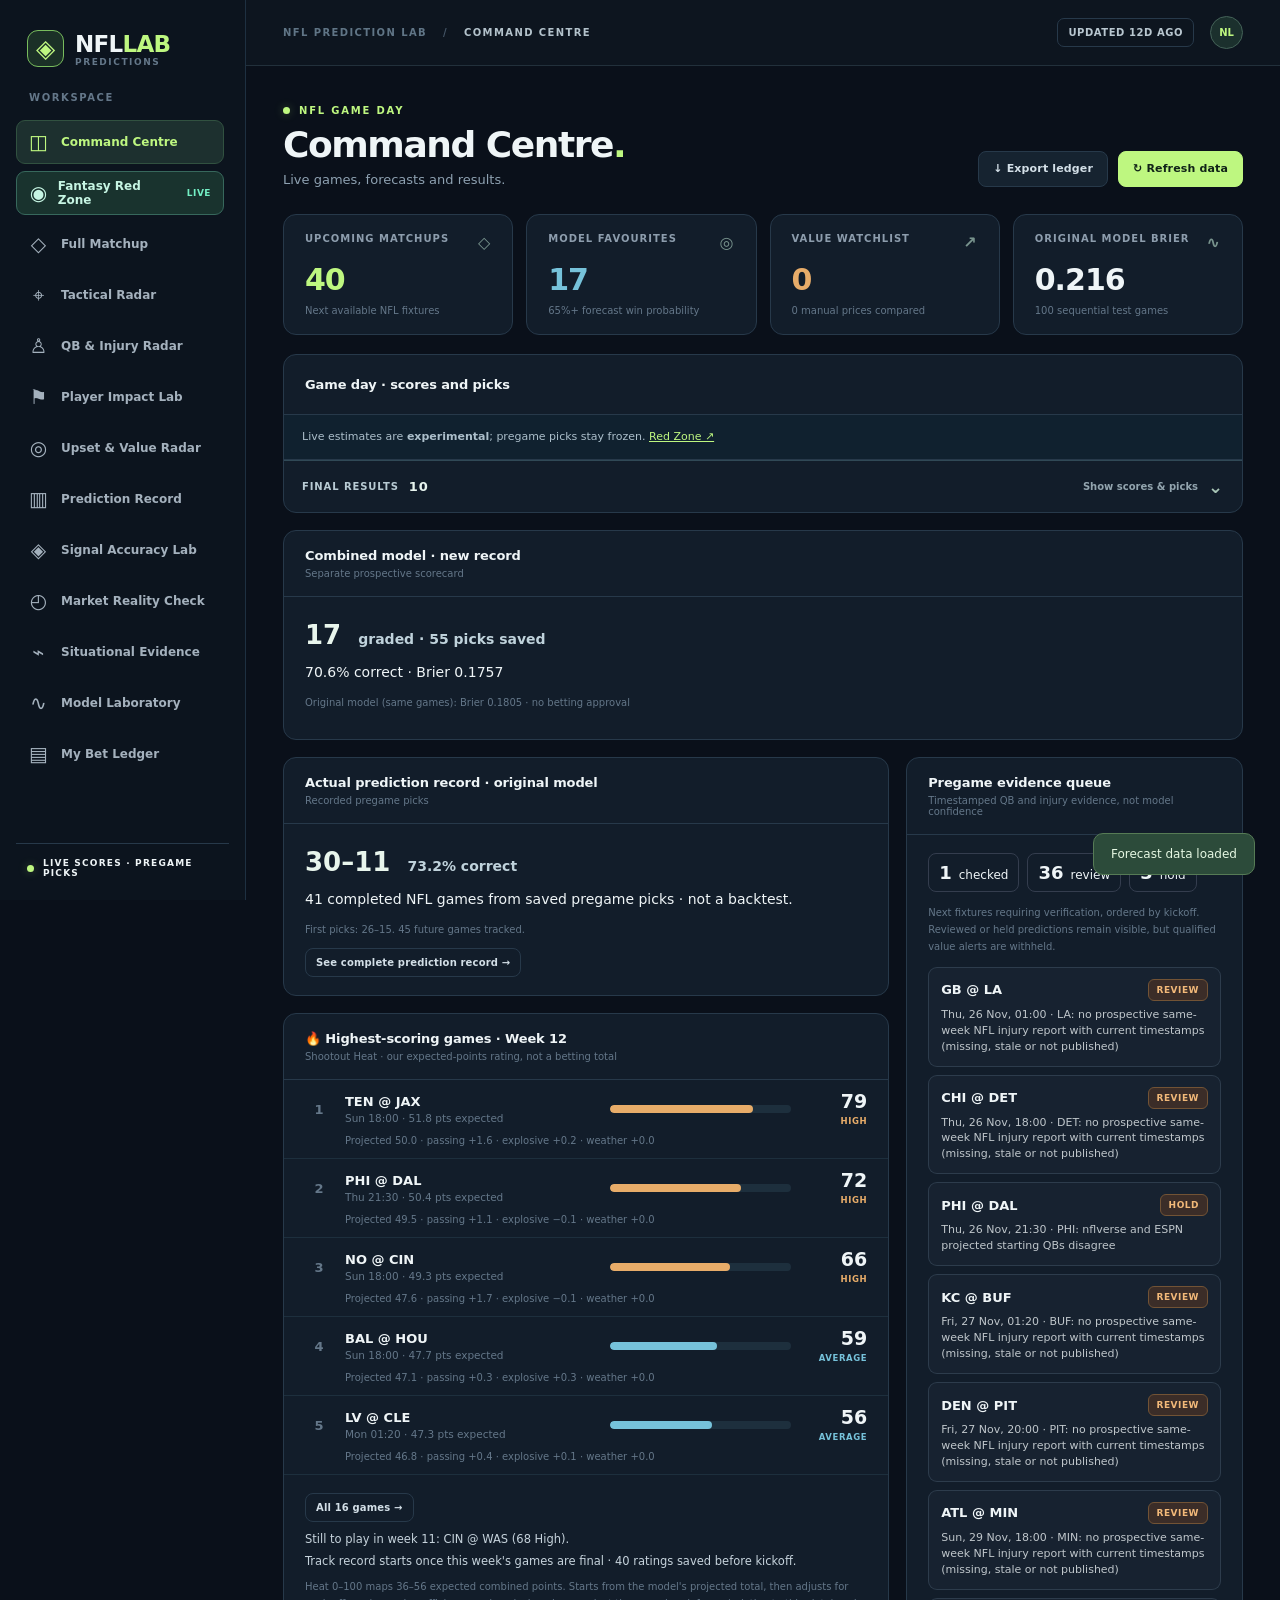
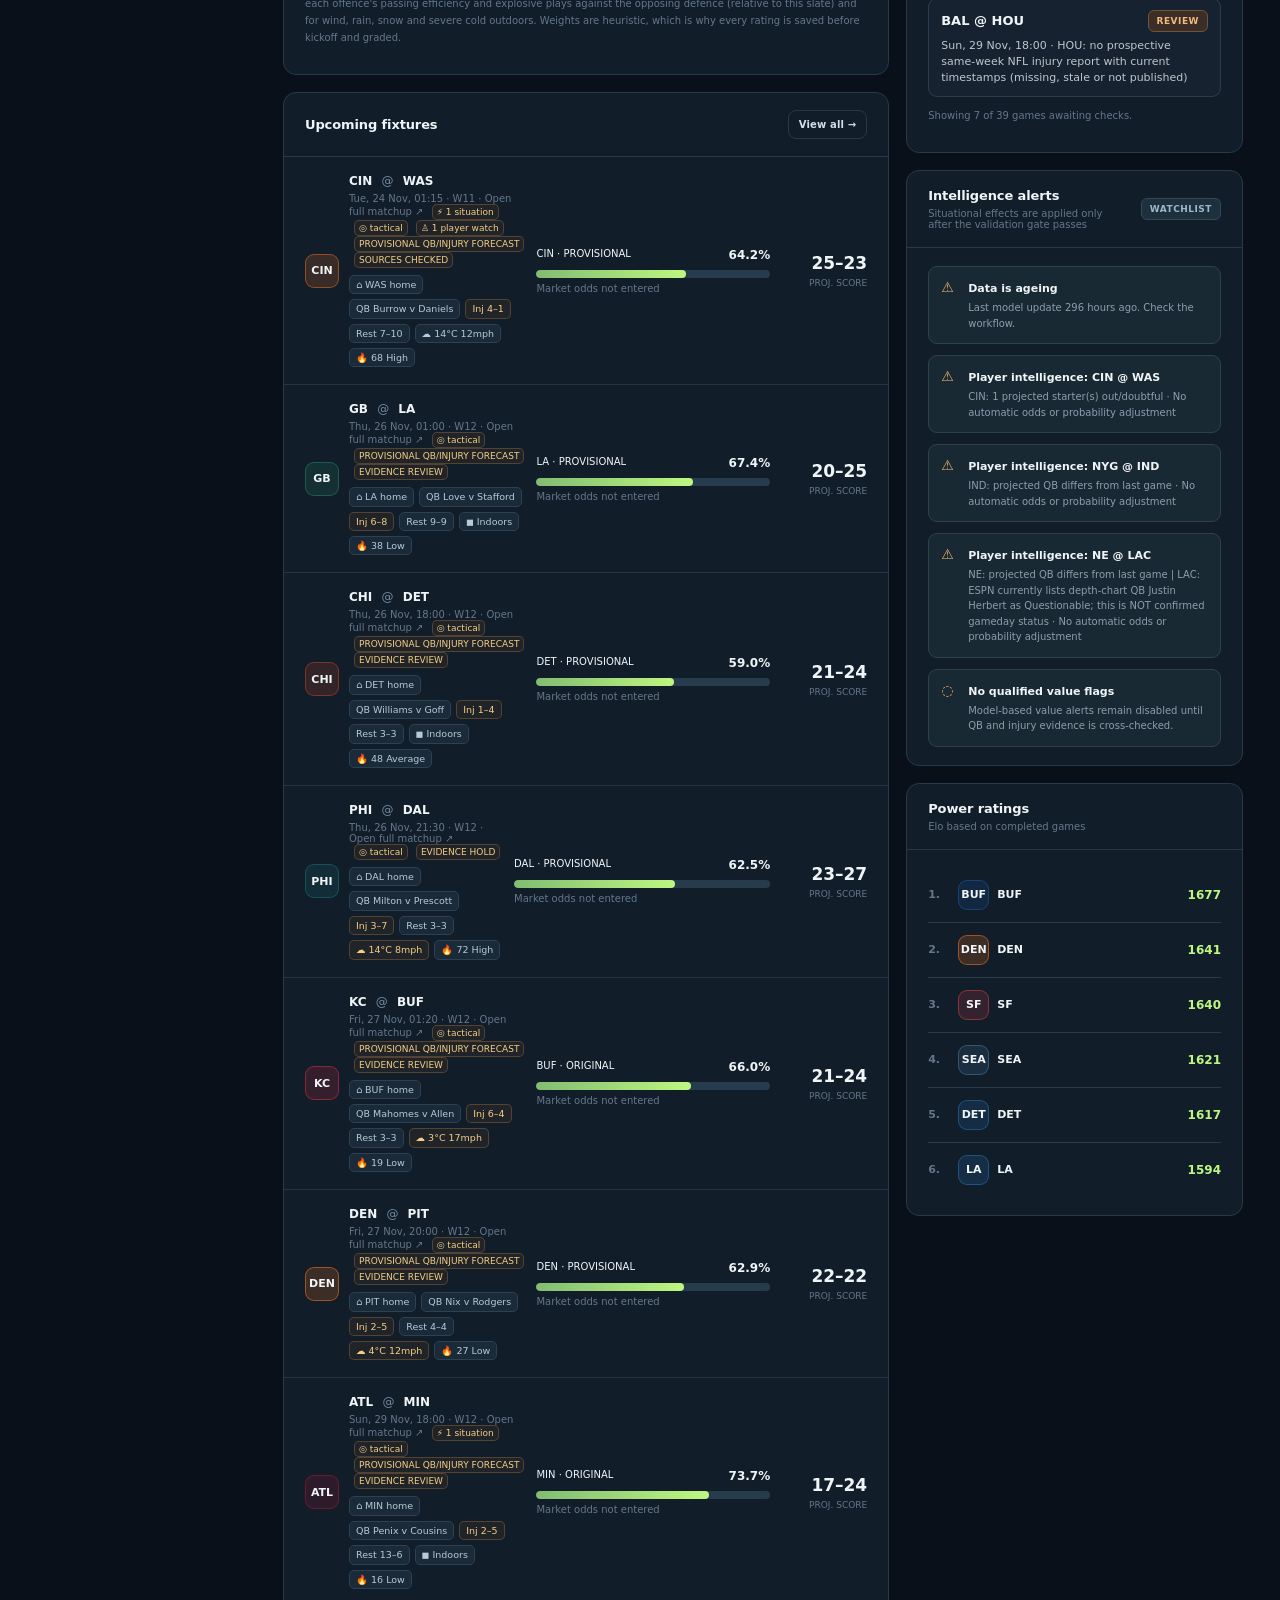
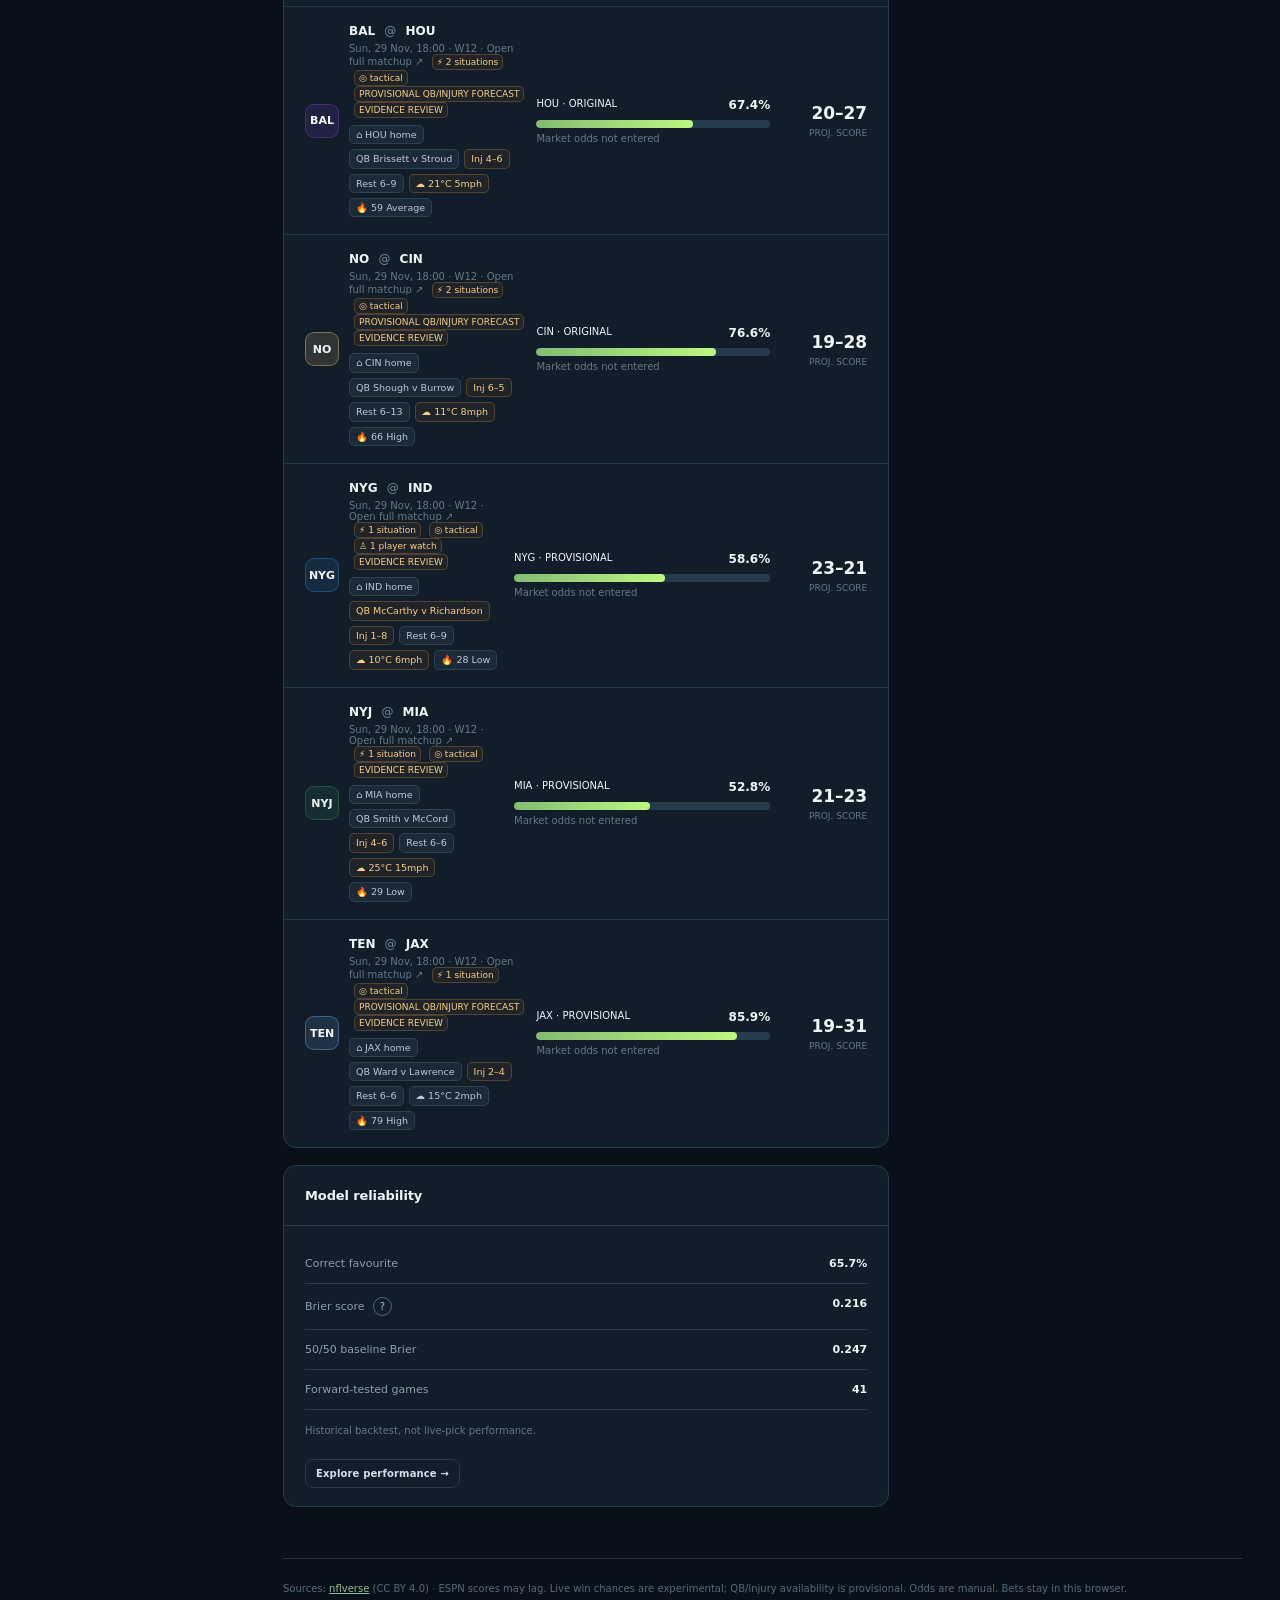
==== commit c9b6a72a: "Show the next full slate in Shootout Heat when only one game is left On Monday nights (and after Thu" ====
--- a/index.html
+++ b/index.html
@@ -56,7 +56,7 @@
     <script src="assets/matchup-intelligence.js?v=1-9" defer></script>
   <script src="assets/live-win-model.js?v=1" defer></script>
   <script src="assets/live-win-ui.js?v=4-final-result" defer></script>
-  <script src="assets/shootout-radar.js?v=1" defer></script>
+  <script src="assets/shootout-radar.js?v=2" defer></script>
   <script src="assets/prediction-factors.js?v=2" defer></script>
   <script src="assets/app.js?v=3-17-0-shootout-heat" defer></script>
 </body>
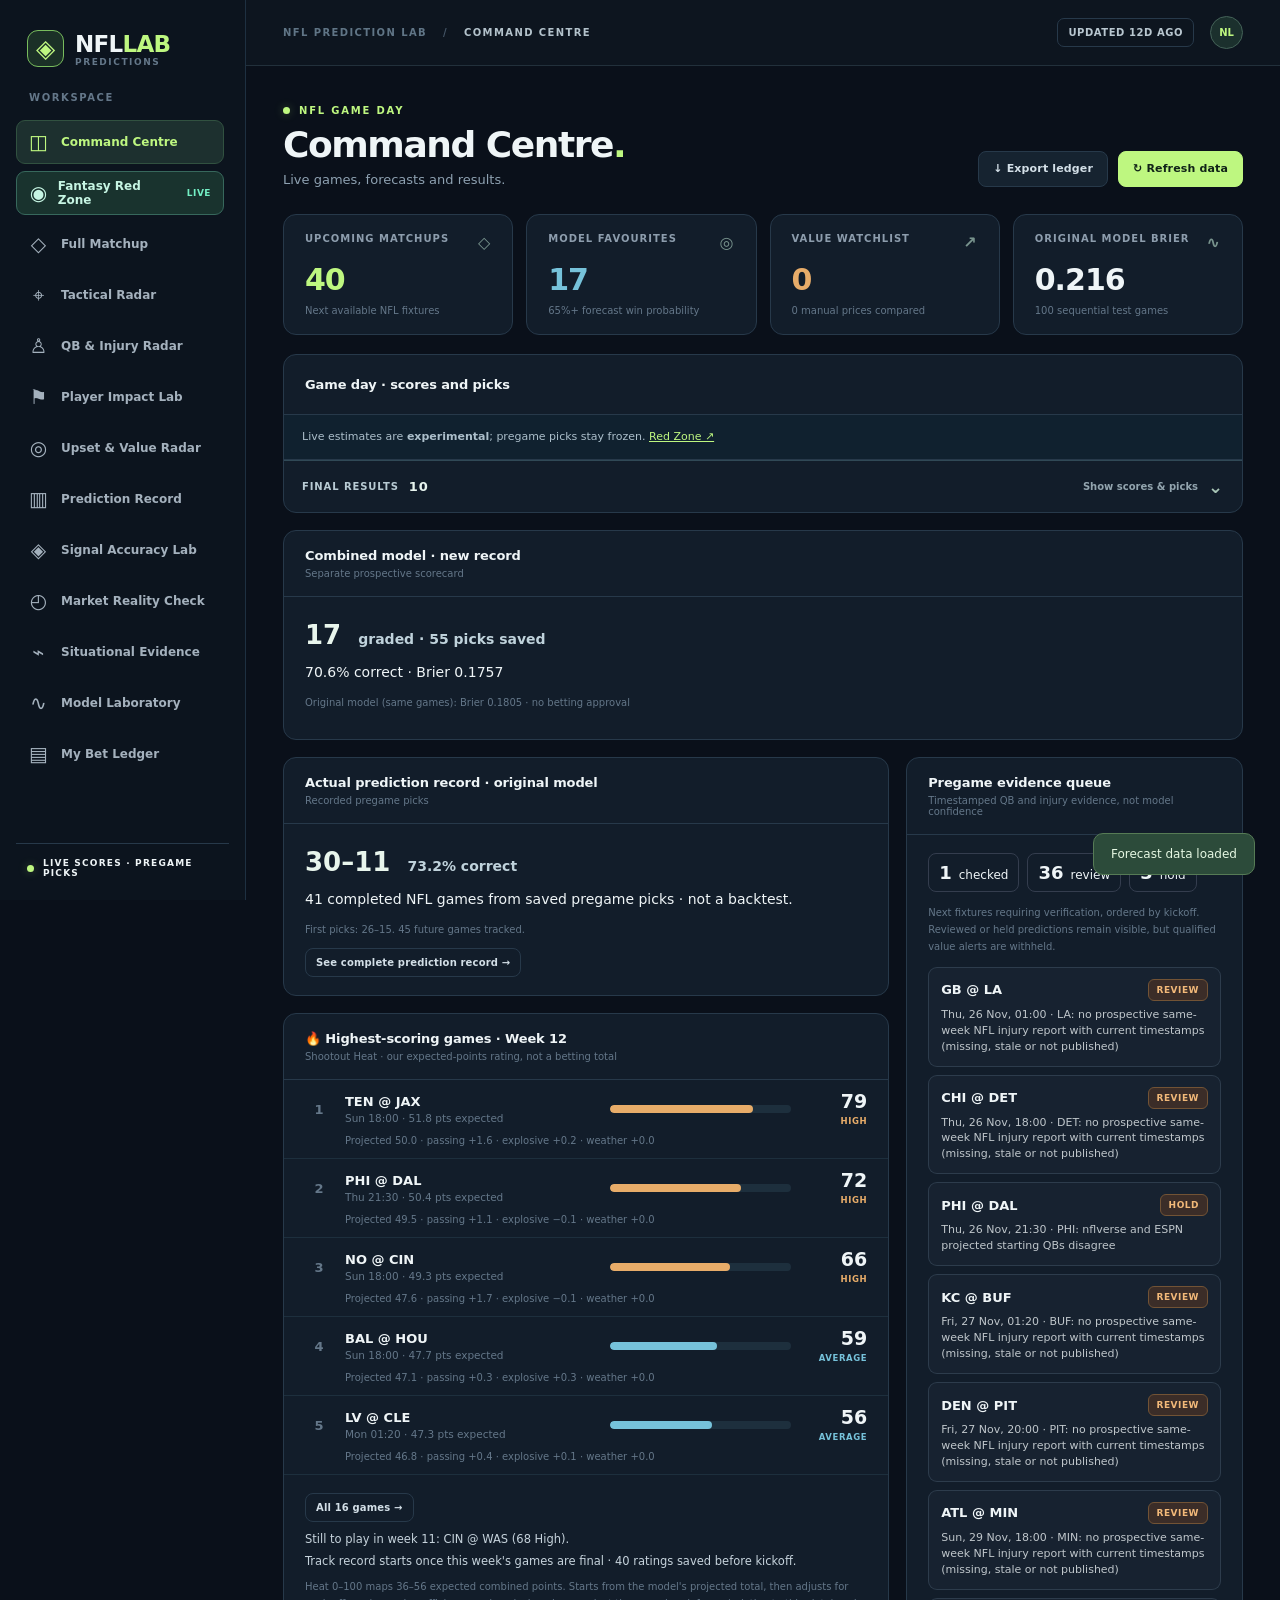
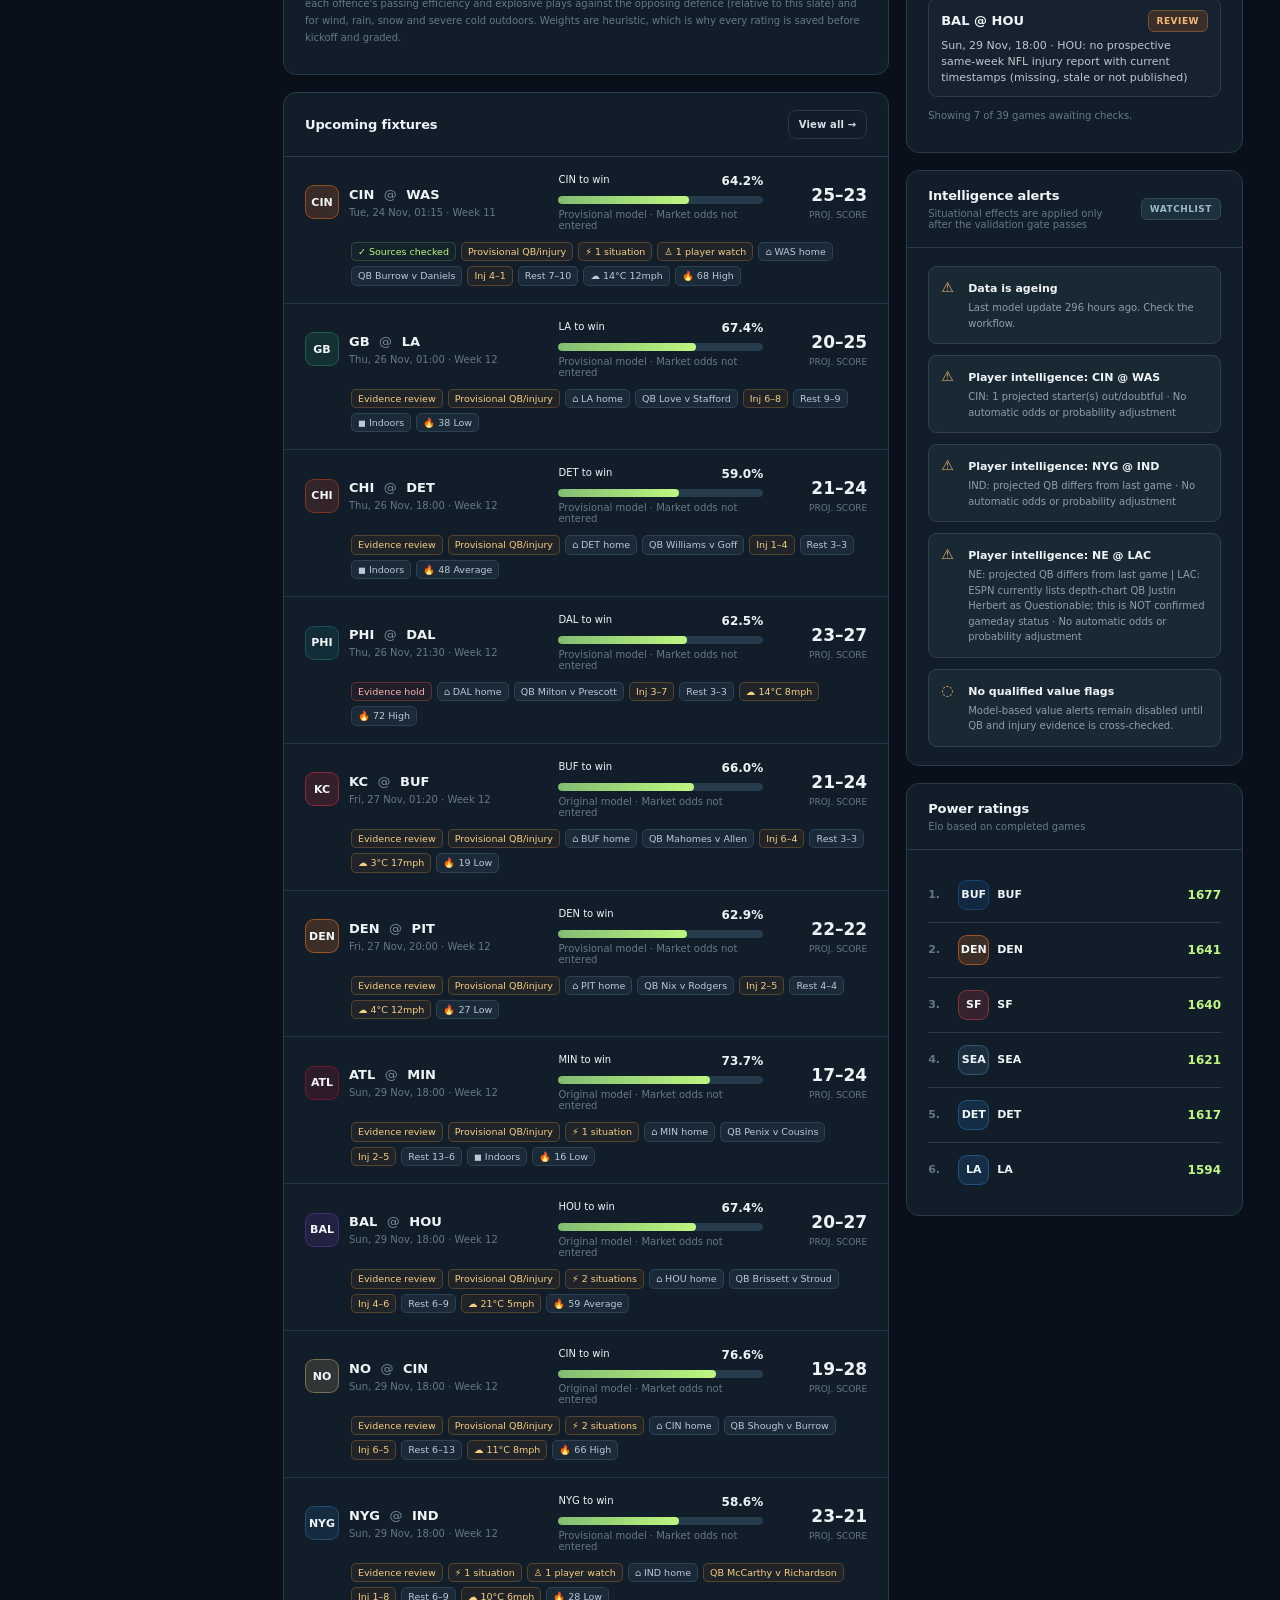
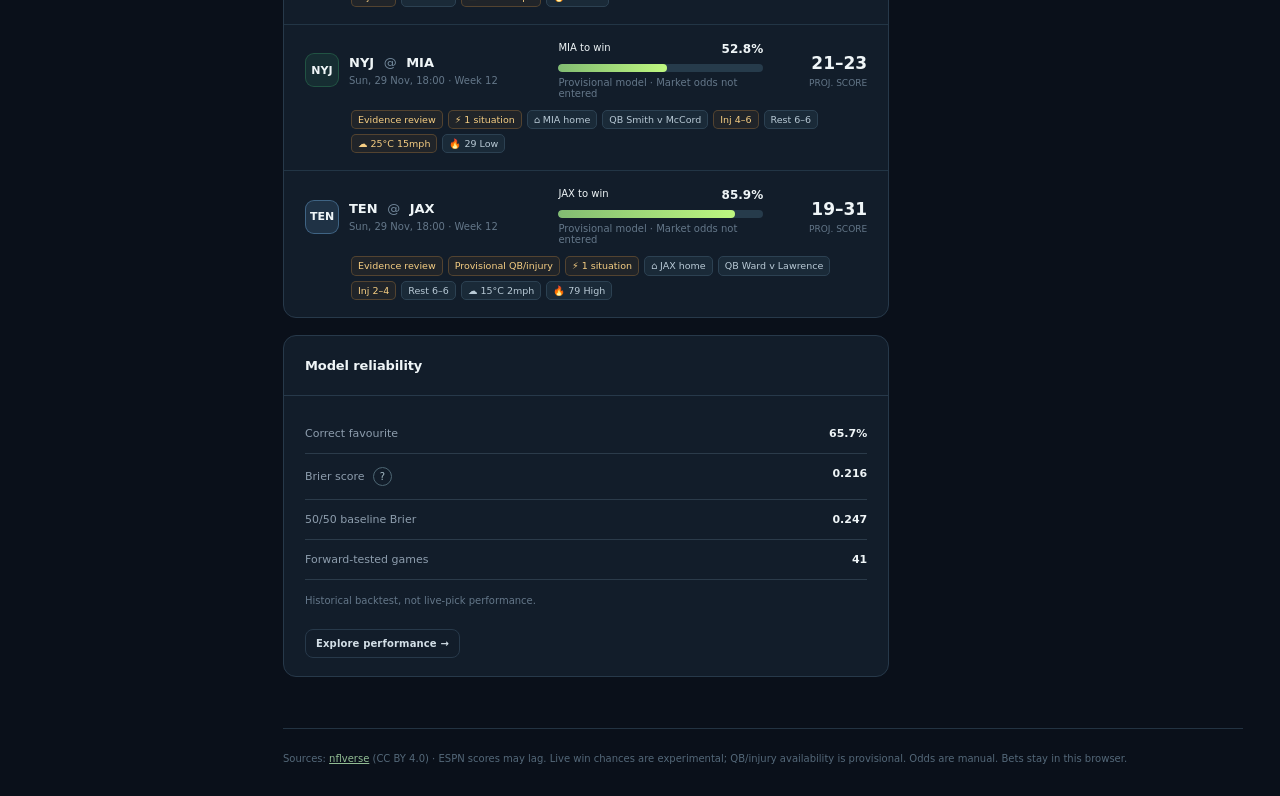
==== commit 64344fda: "Fix overlapping fixture cards and add game filters Rebuild the fixture card on a grid (teams | win c" ====
--- a/index.html
+++ b/index.html
@@ -10,6 +10,7 @@
   <link rel="stylesheet" href="assets/styles.css?v=3-12-0-model-toggle" />
   <link rel="stylesheet" href="assets/full-matchup.css" />
   <link rel="stylesheet" href="assets/prediction-factors.css?v=2" />
+  <link rel="stylesheet" href="assets/layout-fixes.css?v=1" />
   <link rel="stylesheet" href="assets/live-win-model.css?v=2-final-result" />
 </head>
 <body>
@@ -56,8 +57,8 @@
     <script src="assets/matchup-intelligence.js?v=1-9" defer></script>
   <script src="assets/live-win-model.js?v=1" defer></script>
   <script src="assets/live-win-ui.js?v=4-final-result" defer></script>
-  <script src="assets/shootout-radar.js?v=2" defer></script>
+  <script src="assets/shootout-radar.js?v=3" defer></script>
   <script src="assets/prediction-factors.js?v=2" defer></script>
-  <script src="assets/app.js?v=3-17-0-shootout-heat" defer></script>
+  <script src="assets/app.js?v=3-18-0-filters-layout" defer></script>
 </body>
 </html>
--- a/assets/layout-fixes.css
+++ b/assets/layout-fixes.css
@@ -0,0 +1,65 @@
+/* Layout fixes: fixture cards, filter bar, overflow guards. Loaded after styles.css. */
+
+/* Grid children may shrink below their content (stops wide tables pushing the page sideways). */
+.grid-main>*,.right-stack,.right-stack>*{min-width:0}
+.table-wrap{overflow-x:auto;-webkit-overflow-scrolling:touch;max-width:100%}
+
+/* ---- Fixture card ---- */
+.game-row.fx-row{grid-template-columns:minmax(0,1.15fr) minmax(0,1fr) 86px;grid-template-areas:"teams prob proj" "tags tags tags";column-gap:18px;row-gap:11px;align-items:center}
+.fx-row .fx-teams{grid-area:teams;display:flex;align-items:center;gap:10px;min-width:0}
+.fx-row .fx-names{min-width:0}
+.fx-row .team-line{font-size:13px}
+.fx-row .fx-prob{grid-area:prob;min-width:0}
+.fx-row .prob-head span{min-width:0;overflow:hidden;text-overflow:ellipsis;white-space:nowrap}
+.fx-row .game-proj{grid-area:proj;display:block}
+.fx-row .fx-tags{grid-area:tags;display:flex;flex-wrap:wrap;gap:5px;min-width:0;padding-left:46px}
+.fx-tags .pf-strip{display:contents}
+.fx-tag{display:inline-block;font-size:9.5px;line-height:1.2;border-radius:5px;padding:3px 6px;white-space:nowrap;border:1px solid #2c4152;background:#1a2a38;color:#b9cad6}
+.fx-ok{color:var(--lime);background:#1d3c3133;border-color:#3d634299}
+.fx-warn{color:#f6ce83;background:#6b4f2628;border-color:#82613785}
+.fx-bad{color:#ffb3b4;background:#5a252833;border-color:#8a3e4199}
+
+@media(max-width:760px){
+ .game-row.fx-row{grid-template-columns:minmax(0,1fr) auto;grid-template-areas:"teams proj" "prob prob" "tags tags";padding:14px 15px;row-gap:10px}
+ .fx-row .fx-tags{padding-left:0}
+ .fx-row .game-proj strong{font-size:15px}
+ .fx-row .game-proj small{margin-top:2px}
+}
+
+/* Started/final rows: keep text inside its column */
+.started-game-row>*{min-width:0}
+.started-live-detail{overflow-wrap:anywhere}
+
+/* ---- Filter bar ---- */
+.board-controls{display:flex;flex-direction:column;gap:12px}
+.board-controls .search-row{margin:0}
+.filter-bar{display:flex;flex-wrap:wrap;align-items:flex-end;gap:10px 12px}
+.filter-field{display:flex;flex-direction:column;gap:5px;min-width:140px}
+.filter-field span{font-size:9px;font-weight:800;letter-spacing:.7px;color:var(--muted2);text-transform:uppercase}
+.filter-field .select{min-height:38px;padding-block:7px}
+.filter-toggles{display:flex;flex-wrap:wrap;gap:6px;align-items:center}
+.filter-chip{font:inherit;font-size:11px;font-weight:700;color:#b9cad6;background:#162636;border:1px solid #2c4152;border-radius:999px;padding:8px 12px;cursor:pointer;min-height:36px;transition:.12s}
+.filter-chip:hover{border-color:#47647a;color:var(--white)}
+.filter-chip.on{background:#1d3c31;border-color:#4f8a57;color:var(--lime)}
+.filter-chip:focus-visible,.filter-clear:focus-visible{outline:2px solid var(--lime);outline-offset:2px}
+.filter-clear{font:inherit;font-size:11px;font-weight:700;color:var(--orange);background:none;border:0;padding:8px 6px;cursor:pointer;text-decoration:underline;text-underline-offset:3px}
+@media(max-width:760px){
+ .filter-field{flex:1 1 140px}
+ .filter-toggles{width:100%}
+ .filter-chip{padding:7px 10px;font-size:10.5px;min-height:34px}
+}
+
+/* ---- Shootout panel fold ---- */
+.sh-fold>summary{list-style:none;cursor:pointer;padding:12px 21px;font-size:12px;font-weight:700;color:var(--lime);border-bottom:1px solid #1d2f3d}
+.sh-fold>summary::-webkit-details-marker{display:none}
+.sh-fold>summary::before{content:'＋ '}
+.sh-fold[open]>summary::before{content:'− '}
+.sh-fold[open]>summary{color:var(--muted)}
+
+/* ---- Winning-margin chart: labels wrap instead of overlapping ---- */
+@media(max-width:760px){
+ .p-bars{gap:5px}
+ .p-bar label{white-space:normal;width:100%;left:0;transform:none;text-align:center;line-height:1.2;font-size:8.5px}
+ .bar-caption{font-size:8.5px}
+ .p-chart-space{height:34px}
+}
